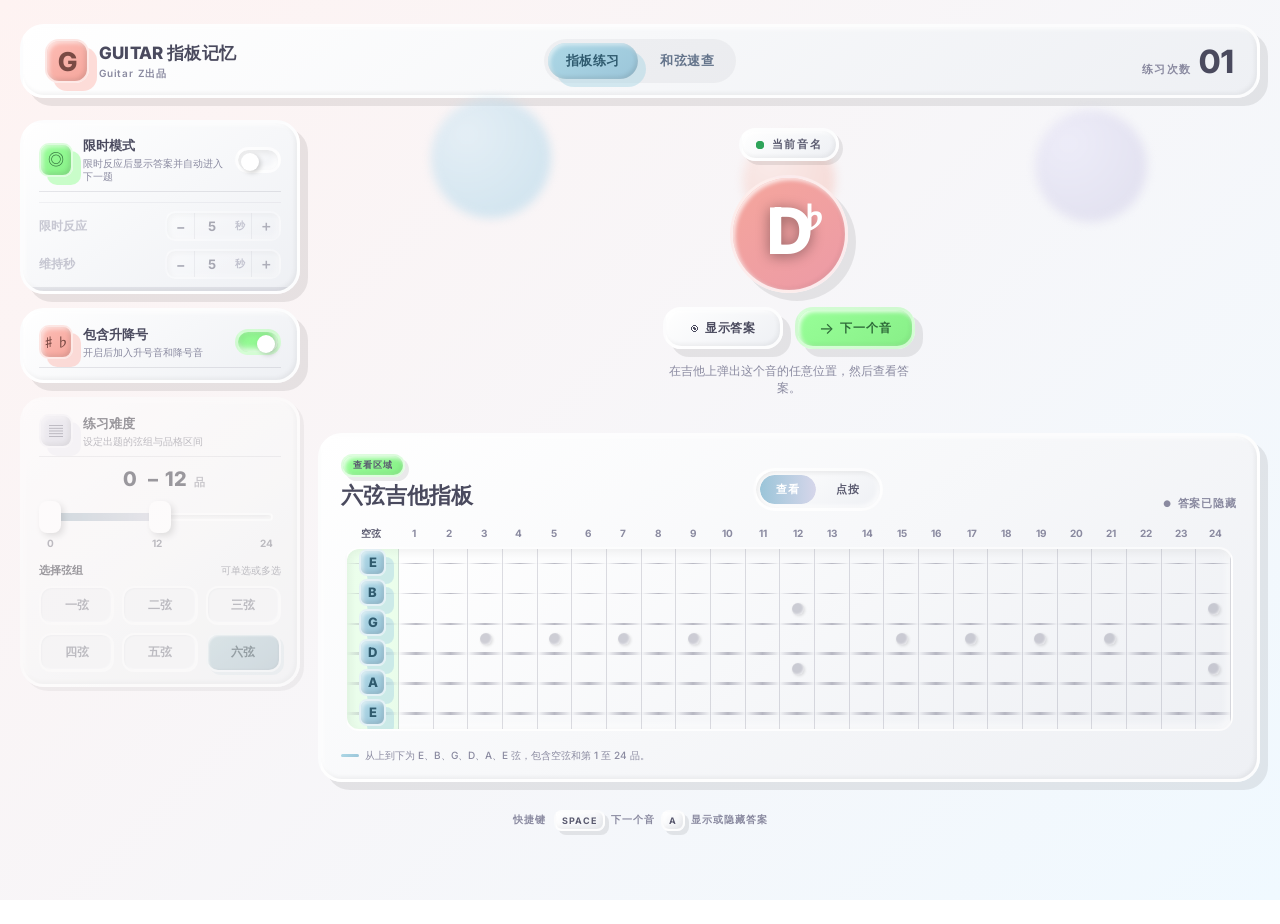
==== index.html @ 05d3dcaa "文案：自动模式→限时模式，显示秒→限时反应" ====
<!doctype html>
<html lang="zh-CN">
  <head>
    <meta charset="UTF-8" />
    <meta name="viewport" content="width=device-width, initial-scale=1.0" />
    <meta name="theme-color" content="#fef3f2" />
    <title>GUITAR 指板记忆</title>
    <link rel="icon" href="data:image/svg+xml,%3Csvg xmlns='http://www.w3.org/2000/svg' viewBox='0 0 32 32'%3E%3Crect x='1' y='1' width='30' height='30' rx='7' fill='%23fef3f2' stroke='%23cdd3e0' stroke-width='2'/%3E%3Ctext x='16' y='23' text-anchor='middle' font-family='Arial' font-weight='bold' font-size='20' fill='%23f5a69c'%3EG%3C/text%3E%3C/svg%3E" />
    <link rel="preconnect" href="https://fonts.googleapis.com" />
    <link rel="preconnect" href="https://fonts.gstatic.com" crossorigin />
    <link href="https://fonts.googleapis.com/css2?family=Inter:wght@300;400;500;600;700;800&display=swap" rel="stylesheet" />
    <link rel="stylesheet" href="styles.css?v=19" />
  </head>
  <body>
    <main class="app-shell">
      <header class="topbar reveal fade-in">
        <a class="brand" href="#" aria-label="回到页面顶部">
          <span class="brand-mark" aria-hidden="true">G</span>
          <span>
            <strong>GUITAR 指板记忆</strong>
            <small>Guitar Z出品</small>
          </span>
        </a>
        <nav class="tool-nav tabs" aria-label="工具导航">
          <a class="tool-tab active" href="index.html" aria-current="page">指板练习</a>
          <a class="tool-tab" href="chords.html">和弦速查</a>
        </nav>
        <div class="round-count" aria-live="polite">
          <span>练习次数</span>
          <strong id="roundCount">01</strong>
        </div>
      </header>

      <!-- 方案三：桌面左右分栏 —— 左：练习设置侧栏；右：音名 + 指板 -->
      <div class="layout-split">
        <aside class="sidebar-controls reveal" aria-label="练习设置">
          <article class="control-card brutal-shadow reveal stagger-1" id="autoRevealCard">
            <div class="control-title-row">
              <div class="control-icon" aria-hidden="true">◎</div>
              <div>
                <h2>限时模式</h2>
                <p>限时反应后显示答案并自动进入下一题</p>
              </div>
              <label class="switch">
                <input id="autoRevealToggle" type="checkbox" />
                <span class="switch-track"><span class="switch-thumb"></span></span>
                <span class="sr-only">开启限时模式</span>
              </label>
            </div>
            <div class="setting-row" id="autoRevealSetting">
              <div class="speed-line">
                <label for="autoRevealAtSeconds">限时反应</label>
                <div class="number-field">
                  <button type="button" data-step-target="autoRevealAtSeconds" data-step="-1" aria-label="减少限时反应秒数">−</button>
                  <input id="autoRevealAtSeconds" type="number" value="5" min="1" max="60" step="1" inputmode="numeric" aria-label="限时反应秒数" />
                  <span>秒</span>
                  <button type="button" data-step-target="autoRevealAtSeconds" data-step="1" aria-label="增加限时反应秒数">＋</button>
                </div>
              </div>
              <div class="speed-line">
                <label for="autoRevealHoldSeconds">维持秒</label>
                <div class="number-field">
                  <button type="button" data-step-target="autoRevealHoldSeconds" data-step="-1" aria-label="减少维持秒数">−</button>
                  <input id="autoRevealHoldSeconds" type="number" value="5" min="1" max="60" step="1" inputmode="numeric" aria-label="答案维持秒数" />
                  <span>秒</span>
                  <button type="button" data-step-target="autoRevealHoldSeconds" data-step="1" aria-label="增加维持秒数">＋</button>
                </div>
              </div>
            </div>
            <div class="timer-track" aria-hidden="true"><span id="revealProgress"></span></div>
          </article>

          <article class="control-card accidental-card brutal-shadow reveal stagger-1" id="accidentalsCard">
            <div class="control-title-row">
              <div class="control-icon" aria-hidden="true">♯♭</div>
              <div>
                <h2>包含升降号</h2>
                <p>开启后加入升号音和降号音</p>
              </div>
              <label class="switch">
                <input id="accidentalsToggle" type="checkbox" checked />
                <span class="switch-track"><span class="switch-thumb"></span></span>
                <span class="sr-only">题库包含升降号</span>
              </label>
            </div>
          </article>

          <article class="control-card difficulty-card brutal-shadow reveal stagger-2" id="difficultyCard">
            <div class="control-title-row">
              <div class="control-icon" aria-hidden="true">▤</div>
              <div>
                <h2>练习难度</h2>
                <p>设定出题的弦组与品格区间</p>
              </div>
            </div>
            <div class="fret-range-slider" role="group" aria-label="品格范围选择">
              <div class="range-values" aria-live="polite">
                <span id="fretRangeMin">0</span>
                <span>–</span>
                <span id="fretRangeMax">12</span>
                <span>品</span>
              </div>
              <div class="range-track-wrap">
                <div class="range-track-bg"></div>
                <div class="range-track-fill" id="fretRangeFill"></div>
                <input type="range" id="fretRangeMinInput" min="0" max="24" value="0" step="1" aria-label="起始品格" />
                <input type="range" id="fretRangeMaxInput" min="0" max="24" value="12" step="1" aria-label="结束品格" />
              </div>
              <div class="range-labels">
                <span>0</span>
                <span>12</span>
                <span>24</span>
              </div>
            </div>

            <div class="string-select-block">
              <div class="string-select-head">
                <span class="string-select-label">选择弦组</span>
                <span class="string-select-hint">可单选或多选</span>
              </div>
              <div class="string-buttons" id="stringButtons" role="group" aria-label="弦组选择">
                <button type="button" class="string-btn" data-string="1">一弦</button>
                <button type="button" class="string-btn" data-string="2">二弦</button>
                <button type="button" class="string-btn" data-string="3">三弦</button>
                <button type="button" class="string-btn" data-string="4">四弦</button>
                <button type="button" class="string-btn" data-string="5">五弦</button>
                <button type="button" class="string-btn" data-string="6">六弦</button>
              </div>
            </div>
          </article>
        </aside>

        <div class="main-column">
          <section class="hero" aria-labelledby="current-note-label">
            <div class="hero-orbs" aria-hidden="true">
              <span class="orb orb-1"></span>
              <span class="orb orb-2"></span>
              <span class="orb orb-3"></span>
            </div>
            <div class="eyebrow reveal fade-in stagger-1" id="current-note-label">
              <span class="pulse-dot"></span>
              当前音名
            </div>

            <div class="note-column reveal scale-in stagger-2">
              <div class="note-stage">
                <div class="note-card brutal-shadow-lg" aria-live="assertive">
                  <span id="currentNote">C</span>
                </div>
              </div>
              <div class="note-actions">
                <button class="side-action reveal-action brutal-shadow brutal-shadow-hover" id="revealButton" type="button">
                  <span class="action-icon" aria-hidden="true">◉</span>
                  <span>显示答案</span>
                </button>
                <button class="side-action next-action brutal-shadow brutal-shadow-hover" id="nextButton" type="button">
                  <span class="action-icon" aria-hidden="true">→</span>
                  <span>下一个音</span>
                </button>
              </div>
              <p class="instruction" id="instruction">在吉他上弹出这个音的任意位置，然后查看答案。</p>
            </div>
          </section>

          <section class="fretboard-section brutal-shadow reveal" aria-labelledby="fretboard-title">
            <div class="section-heading">
              <div>
                <p class="section-kicker" id="sectionKicker">查看区域</p>
                <h1 id="fretboard-title">六弦吉他指板</h1>
              </div>

              <div class="mode-tabs" role="tablist" aria-label="模式切换（查看 / 点按）">
                <button class="mode-tab active" id="browseModeTab" type="button" role="tab" aria-selected="true" data-mode="browse">查看</button>
                <button class="mode-tab" id="practiceModeTab" type="button" role="tab" aria-selected="false" data-mode="practice">点按</button>
              </div>

              <div class="answer-status" id="answerStatus">
                <span aria-hidden="true">●</span>
                <span>答案已隐藏</span>
              </div>
            </div>

            <div class="practice-stats brutal-shadow" id="practiceStats" hidden>
              <div class="stat-item"><span>本题进度</span><strong id="statProgress">0 / 0</strong></div>
              <div class="stat-item"><span>首答正确</span><strong id="statCorrect">0</strong></div>
              <div class="stat-item"><span>答错题数</span><strong id="statWrong">0</strong></div>
              <div class="stat-item"><span>正确率</span><strong id="statAccuracy">—</strong></div>
              <div class="stat-item stat-best"><span>该难度最佳</span><strong id="statBest">—</strong></div>
            </div>

            <div class="fretboard-scroll" id="fretboardScroll" tabindex="0" aria-label="六弦吉他指板，可横向滚动">
              <div class="fretboard-wrap">
                <div class="fret-numbers" id="fretNumbers"></div>
                <div class="fretboard" id="fretboard"></div>
              </div>
            </div>
            <p class="fretboard-hint"><span class="hint-line"></span> 从上到下为 E、B、G、D、A、E 弦，包含空弦和第 1 至 24 品。</p>
          </section>
        </div>
      </div>

      <footer class="reveal fade-in">
        <span>快捷键</span>
        <kbd>Space</kbd> 下一个音
        <kbd>A</kbd> 显示或隐藏答案
      </footer>
    </main>

    <div class="summary-overlay" id="summaryOverlay" hidden>
      <div class="summary-card brutal-shadow-lg" role="dialog" aria-modal="true" aria-labelledby="summaryTitle">
        <p class="section-kicker">本轮成绩</p>
        <h2 id="summaryTitle">本轮完成</h2>
        <p class="summary-sub" id="summarySub">本轮练习题已全部完成</p>
        <div class="summary-grid">
          <div><span>本轮题数</span><strong id="summaryTotal">0</strong></div>
          <div><span>首答正确</span><strong id="summaryCorrect">0</strong></div>
          <div><span>正确率</span><strong id="summaryAccuracy">0%</strong></div>
          <div><span>用时</span><strong id="summaryTime">0:00</strong></div>
          <div><span>平均每题</span><strong id="summaryAvg">0.0s</strong></div>
          <div><span>该难度最佳</span><strong id="summaryBest">0%</strong></div>
        </div>
        <button class="summary-again" id="summaryAgain" type="button">再来一轮</button>
      </div>
    </div>

    <script src="app.js?v=15"></script>
    <script>
      // 滚动触发入场动画：进入视口时添加 .in-view（播放一次）
      (function () {
        var nodes = document.querySelectorAll('.reveal');
        var reduce = window.matchMedia('(prefers-reduced-motion: reduce)').matches;
        if (reduce || !('IntersectionObserver' in window)) {
          nodes.forEach(function (el) { el.classList.add('in-view'); });
          return;
        }
        var io = new IntersectionObserver(function (entries) {
          entries.forEach(function (entry) {
            if (entry.isIntersecting) {
              entry.target.classList.add('in-view');
              io.unobserve(entry.target);
            }
          });
        }, { threshold: 0.12, rootMargin: '0px 0px -6% 0px' });
        nodes.forEach(function (el) { io.observe(el); });
      })();
    </script>
  </body>
</html>
---- styles.css ----
/* ============================================================
   Claymorphism — 黏土拟态浅色主题
   配色：浅桃→浅蓝页面渐变 + 白→浅灰中性黏土卡片 + 四色柔和彩色黏土
        （柔桃 / 宝宝蓝 / 薄荷 / 丁香）
   语言：双重阴影（外投影 + 内高光/内阴影）+ 大圆角 + 3px 白边
   交互：按钮 hover 上浮、active 下压（沿用 .clay-btn 逻辑）
   注：所有 class 名与 app.js 保持一致，仅重定义视觉层；
       布局 grid/flex、JS 状态类、@keyframes、媒体查询、reduced-motion
       全部原样保留。
   ============================================================ */

:root {
  color-scheme: light;

  /* 页面背景：浅桃 → 浅蓝，非常淡 */
  --bg: linear-gradient(135deg, #fef3f2 0%, #f0f9ff 100%);

  /* 中性黏土（卡片 / 导航栏基础） */
  --surface: linear-gradient(145deg, #ffffff, #eef0f4);

  /* 四种柔和低饱和彩色黏土 */
  --surface-pink: linear-gradient(145deg, #FDBCB4, #f5a69c);
  --surface-blue: linear-gradient(145deg, #ADD8E6, #9bc5d9);
  --surface-mint: linear-gradient(145deg, #98FF98, #88ef88);
  --surface-lilac: linear-gradient(145deg, #E6E6FA, #d6d6ea);

  --clay-border: 3px solid rgba(255, 255, 255, 0.8);
  --clay-border-sm: 2px solid rgba(255, 255, 255, 0.7);

  /* 中性黏土双重阴影 */
  --shadow-clay:
    8px 8px 0 rgba(0, 0, 0, 0.08),
    inset -2px -2px 4px rgba(0, 0, 0, 0.05),
    inset 2px 2px 4px rgba(255, 255, 255, 0.8);
  /* hover 上浮时更大的外投影 */
  --shadow-clay-lift:
    10px 10px 0 rgba(0, 0, 0, 0.08),
    inset -2px -2px 4px rgba(0, 0, 0, 0.05),
    inset 2px 2px 4px rgba(255, 255, 255, 0.8);
  /* active 下压时更小的外投影 */
  --shadow-clay-sm:
    4px 4px 0 rgba(0, 0, 0, 0.08),
    inset -2px -2px 4px rgba(0, 0, 0, 0.05),
    inset 2px 2px 4px rgba(255, 255, 255, 0.8);

  /* 彩色黏土阴影 */
  --shadow-clay-pink:
    8px 8px 0 rgba(253, 188, 180, 0.5),
    inset -2px -2px 4px rgba(0, 0, 0, 0.1),
    inset 2px 2px 4px rgba(255, 255, 255, 0.6);
  --shadow-clay-blue:
    8px 8px 0 rgba(173, 216, 230, 0.5),
    inset -2px -2px 4px rgba(0, 0, 0, 0.1),
    inset 2px 2px 4px rgba(255, 255, 255, 0.6);
  --shadow-clay-mint:
    8px 8px 0 rgba(152, 255, 152, 0.5),
    inset -2px -2px 4px rgba(0, 0, 0, 0.1),
    inset 2px 2px 4px rgba(255, 255, 255, 0.6);
  --shadow-clay-lilac:
    8px 8px 0 rgba(230, 230, 250, 0.5),
    inset -2px -2px 4px rgba(0, 0, 0, 0.1),
    inset 2px 2px 4px rgba(255, 255, 255, 0.6);

  /* 文字（深灰，绝不用白字） */
  --text: #4a4a5e;
  --text-2: #5b5b70;
  --text-3: #8a8aa0;

  /* 强调色（中饱和，保证浅底可读） */
  --blue: #6fa8c4;
  --blue-400: #4f8fb0;
  --purple: #a855f7;
  --purple-400: #8b3fd1;
  --pink: #f5a69c;
  --green: #2fa45a;

  --radius-card: 24px;
  --radius-btn: 18px;
  --radius-pill: 999px;

  --font: "Inter", "PingFang SC", "Microsoft YaHei", "Hiragino Sans GB", sans-serif;
}

* { box-sizing: border-box; }

html { scroll-behavior: smooth; }

body {
  margin: 0;
  min-width: 320px;
  max-width: 100%;
  overflow-x: hidden;
  min-height: 100vh;
  color: var(--text-2);
  background: var(--bg);
  background-attachment: fixed;
  font-family: var(--font);
  font-weight: 500;
  -webkit-font-smoothing: antialiased;
  text-rendering: optimizeLegibility;
}

button, input, select { font: inherit; }
button { color: inherit; cursor: pointer; }
[hidden] { display: none !important; }

.sr-only {
  position: absolute; width: 1px; height: 1px; padding: 0; margin: -1px;
  overflow: hidden; clip: rect(0, 0, 0, 0); white-space: nowrap; border: 0;
}

/* ---- 原 Neubrutalism 工具类：重定义为黏土阴影（保留类名） ---- */
.brutal-shadow { box-shadow: var(--shadow-clay); }
.brutal-shadow-lg { box-shadow: var(--shadow-clay); }
.brutal-shadow-hover { transition: transform .25s ease, box-shadow .25s ease; }

.app-shell {
  position: relative;
  width: min(1240px, calc(100% - 40px));
  margin: 24px auto 0;
  padding-bottom: 16px;
}

/* ===================== 桌面左右分栏布局（方案三） ===================== */
/* 左：练习设置侧栏（粘性、垂直堆叠）；右：当前音名 + 指板主区 */
.layout-split {
  display: grid;
  grid-template-columns: minmax(248px, 280px) minmax(0, 1fr);
  gap: 18px;
  align-items: start;
}

.sidebar-controls {
  display: grid;
  gap: 14px;
  align-self: start;
  position: sticky;
  top: 16px;
}

.main-column {
  display: flex;
  flex-direction: column;
  gap: 18px;
  min-width: 0; /* 允许内部指板横向滚动时正确收缩 */
}

/* ===================== 顶栏 ===================== */
.topbar {
  display: grid;
  grid-template-columns: 1fr auto 1fr;
  align-items: center;
  gap: 8px;
  min-height: 54px;
  padding: 9px 16px;
  margin-bottom: 18px;
  background: var(--surface);
  border: var(--clay-border);
  border-radius: var(--radius-card);
  box-shadow: var(--shadow-clay);
}
.brand { justify-self: start; }
.tool-nav { justify-self: center; }
.round-count { justify-self: end; }

.brand {
  display: flex;
  gap: 10px;
  align-items: center;
  color: var(--text);
  text-decoration: none;
}

.brand-mark {
  display: grid;
  width: 36px;
  height: 36px;
  place-items: center;
  color: #7a4a44; /* 深色同色系，保证可读 */
  background: var(--surface-pink);
  border: var(--clay-border-sm);
  border-radius: 12px;
  font-family: var(--font);
  font-size: 20px;
  font-weight: 800;
  box-shadow: var(--shadow-clay-pink);
}

.brand strong, .brand small { display: block; }
.brand strong {
  font-size: 14px;
  font-weight: 800;
  letter-spacing: 0.01em;
  color: var(--text);
}
.brand small { margin-top: 2px; font-size: 9px; font-weight: 600; color: var(--text-3); letter-spacing: 0.08em; }

.round-count {
  display: flex; align-items: baseline; gap: 8px;
  font-size: 11px; font-weight: 700; text-transform: uppercase; letter-spacing: 0.1em;
  color: var(--text-3);
}
.round-count strong { font-family: var(--font); font-size: 24px; font-weight: 800; color: var(--text); }

/* 顶栏工具导航（与其他工具页互链） */
.tool-nav { display: flex; align-items: center; margin-right: 4px; }
.tool-link {
  display: inline-flex;
  align-items: center;
  gap: 6px;
  padding: 8px 14px;
  color: #2f5a6e;
  background: var(--surface-blue);
  border: var(--clay-border-sm);
  border-radius: var(--radius-pill);
  font-size: 11px;
  font-weight: 700;
  letter-spacing: 0.04em;
  text-decoration: none;
  box-shadow: var(--shadow-clay-blue);
  transition: transform .2s ease, box-shadow .2s ease, filter .2s ease;
}
.tool-link:hover { transform: translateY(-2px); filter: brightness(1.05); }
.tool-link:active { transform: translateY(1px); }
.tool-link:focus-visible { outline: 3px solid var(--purple-400); outline-offset: 2px; }

/* 顶栏双 Tab 切换器（指板练习 ↔ 和弦速查） */
.tool-nav.tabs {
  gap: 4px;
  padding: 4px;
  margin-right: 0;
  background: rgba(15, 23, 42, 0.04);
  border-radius: var(--radius-pill);
}
.tool-tab {
  display: inline-flex;
  align-items: center;
  justify-content: center;
  padding: 7px 16px;
  border-radius: var(--radius-pill);
  font-size: 12px;
  font-weight: 700;
  letter-spacing: 0.04em;
  color: #64748b;
  text-decoration: none;
  white-space: nowrap;
  transition: transform .2s ease, box-shadow .2s ease, filter .2s ease, background .2s ease, color .2s ease;
}
.tool-tab:hover { color: #2f5a6e; }
.tool-tab.active {
  color: #2f5a6e;
  background: var(--surface-blue);
  box-shadow: var(--shadow-clay-blue);
}
.tool-tab.active:hover { filter: brightness(1.05); }
.tool-tab:active { transform: translateY(1px); }
.tool-tab:focus-visible { outline: 3px solid var(--purple-400); outline-offset: 2px; }

/* 桌面大屏：放大标题栏，让顶部视觉更有分量，同时进一步压缩旧空白 */
@media (min-width: 1041px) {
  .topbar { min-height: 72px; padding: 12px 22px; margin-bottom: 22px; }
  .brand-mark { width: 44px; height: 44px; font-size: 26px; border-radius: 14px; }
  .brand strong { font-size: 17px; }
  .brand small { font-size: 10px; }
  .round-count strong { font-size: 32px; }
  .tool-link { padding: 9px 16px; font-size: 12px; }
  .tool-tab { padding: 9px 18px; font-size: 13px; }
}

/* ===================== Hero ===================== */
.hero {
  position: relative;
  padding: 8px 0 18px;
  text-align: center;
  overflow: visible;
}

/* 浮动柔光黏土球（视差感） */
.hero-orbs {
  position: absolute;
  left: 0; right: 0; top: -30px;
  height: 320px;
  pointer-events: none;
  z-index: 0;
}
.orb {
  position: absolute;
  border-radius: 50%;
  filter: blur(5px);
  opacity: 0.5;
  will-change: transform;
}
.orb-1 {
  width: 120px; height: 120px; left: 12%; top: 8px;
  background: radial-gradient(circle at 30% 30%, #cfe8f5, #aed6ea 70%);
  animation: float 6s ease-in-out infinite;
}
.orb-2 {
  width: 92px; height: 92px; left: 50%; margin-left: -46px; top: 44px;
  background: radial-gradient(circle at 30% 30%, #fbe0db, #f5c4bb 70%);
  animation: float 7s ease-in-out infinite 0.6s;
}
.orb-3 {
  width: 112px; height: 112px; right: 12%; top: 20px;
  background: radial-gradient(circle at 30% 30%, #e4e2f7, #d2cfe9 70%);
  animation: float 6.5s ease-in-out infinite 1.2s;
}

.eyebrow {
  position: relative;
  z-index: 1;
  display: inline-flex;
  align-items: center;
  gap: 8px;
  margin-bottom: 14px;
  padding: 6px 14px;
  color: var(--text-2);
  background: var(--surface);
  border: var(--clay-border);
  border-radius: var(--radius-pill);
  box-shadow: var(--shadow-clay-sm);
  font-size: 11px;
  font-weight: 700;
  letter-spacing: 0.14em;
  text-transform: uppercase;
}

.pulse-dot {
  display: inline-block;
  width: 8px; height: 8px;
  border-radius: 50%;
  background: var(--green);
  position: relative;
}
.pulse-dot::after {
  content: "";
  position: absolute;
  inset: 0;
  border-radius: 50%;
  background: var(--green);
  animation: pulse-ring 1.6s ease-out infinite;
}

/* ===================== 控制卡片（侧栏内） ===================== */
/* 注：原 .main-stage / .stage-controls 三栏布局已重构为 .layout-split 左右分栏，
   本区块仅保留 .control-card 及其子元素的视觉与交互规则。 */

/* ---- 控制卡片：中性黏土 + 悬停上浮 ---- */
.control-card {
  position: relative;
  padding: 14px 16px 12px;
  overflow: hidden;
  background: var(--surface);
  border: var(--clay-border);
  border-radius: var(--radius-card);
  box-shadow: var(--shadow-clay);
  display: flex;
  flex-direction: column;
  transition: opacity .7s ease, transform .7s ease, translate .3s ease,
              box-shadow .3s ease, border-color .3s ease;
}
.control-card:hover {
  translate: 0 -6px;
  box-shadow: var(--shadow-clay-lift);
  border-color: rgba(255, 255, 255, 0.95);
}
.control-card.disabled {
  opacity: 0.55 !important;
  pointer-events: none;
  filter: grayscale(0.55);
  cursor: not-allowed;
  box-shadow: var(--shadow-clay-sm);
  transition: opacity .7s ease, filter .3s ease, box-shadow .3s ease, border-color .3s ease;
}
/* 练习模式下高亮难度卡片，标识其当前可操作 */
.control-card.highlight {
  border-color: rgba(178, 162, 222, 0.95);
  box-shadow: var(--shadow-clay-lilac), 0 0 0 3px rgba(230, 230, 250, 0.7);
}
.control-card.highlight:hover {
  border-color: rgba(178, 162, 222, 0.95);
  box-shadow: var(--shadow-clay-lilac), 0 0 0 3px rgba(230, 230, 250, 0.7);
}

.control-title-row {
  display: grid;
  grid-template-columns: 34px 1fr auto;
  gap: 10px;
  align-items: center;
  padding-bottom: 8px;
  border-bottom: 1px solid rgba(120, 120, 140, 0.18);
}
.control-icon {
  display: grid;
  width: 34px; height: 34px;
  place-items: center;
  color: #2f5a6e;
  background: var(--surface-blue);
  border: var(--clay-border-sm);
  border-radius: 10px;
  font-size: 16px;
  box-shadow: var(--shadow-clay-blue);
}
.accidental-card .control-icon,
.difficulty-card .control-icon { font-size: 14px; }
/* 自动模式 = 薄荷；升降号 = 桃；难度 = 丁香 */
#autoRevealCard .control-icon { background: var(--surface-mint); color: #2f6b3a; box-shadow: var(--shadow-clay-mint); }
.accidental-card .control-icon { background: var(--surface-pink); color: #7a4a44; box-shadow: var(--shadow-clay-pink); }
.difficulty-card .control-icon { background: var(--surface-lilac); color: #4a4a6e; box-shadow: var(--shadow-clay-lilac); }

.control-card h2 { margin: 0 0 2px; font-size: 13px; font-weight: 700; color: var(--text); }
.control-card p { margin: 0; font-size: 10px; font-weight: 500; color: var(--text-3); line-height: 1.3; }

.switch { position: relative; cursor: pointer; }
.switch input { position: absolute; opacity: 0; pointer-events: none; }
.switch-track {
  display: block; width: 46px; height: 26px; padding: 3px;
  background: var(--surface); border: var(--clay-border); border-radius: var(--radius-pill);
  box-shadow: inset 3px 3px 6px rgba(0, 0, 0, 0.08), inset -3px -3px 6px rgba(255, 255, 255, 0.9);
  transition: background .2s ease, border-color .2s ease;
}
.switch-thumb {
  display: block; width: 18px; height: 18px; background: #ffffff;
  border-radius: 50%; transition: transform .2s ease, background .2s ease;
  box-shadow: 2px 2px 5px rgba(0, 0, 0, 0.18);
}
.switch input:checked + .switch-track { background: var(--surface-mint); border-color: rgba(255, 255, 255, 0.6); }
.switch input:checked + .switch-track .switch-thumb { transform: translateX(16px); background: #ffffff; }
.switch input:focus-visible + .switch-track { outline: 3px solid var(--purple-400); outline-offset: 2px; }

.setting-row {
  display: flex; align-items: center; justify-content: space-between;
  margin-top: 10px; padding-top: 8px;
  border-top: 1px solid rgba(120, 120, 140, 0.18);
  font-size: 12px; font-weight: 700; color: var(--text-3);
  opacity: 0.45; pointer-events: none; transition: opacity .2s ease;
}
.setting-row.enabled { opacity: 1; pointer-events: auto; }
.setting-row > span:first-child,
.setting-row > label { font-size: 10px; font-weight: 700; text-transform: uppercase; letter-spacing: 0.08em; opacity: 0.85; }

.number-field {
  display: flex; height: 30px; align-items: center;
  color: var(--text); background: var(--surface);
  border: var(--clay-border-sm); border-radius: 10px;
  box-shadow: inset 2px 2px 5px rgba(0, 0, 0, 0.07), inset -2px -2px 5px rgba(255, 255, 255, 0.8);
}
.number-field button {
  width: 28px; height: 100%; padding: 0; background: transparent; border: 0;
  border-right: 1px solid rgba(120, 120, 140, 0.2); color: var(--text-2);
  font-weight: 700; font-size: 14px; cursor: pointer;
  transition: background .15s ease, color .15s ease;
}
.number-field button:hover { background: rgba(155, 197, 217, 0.35); color: var(--text); }
.number-field button:last-child { border-right: 0; border-left: 1px solid rgba(120, 120, 140, 0.2); }
.number-field input {
  width: 34px; padding: 0; text-align: center; background: transparent; border: 0; outline: 0;
  color: var(--text); font-weight: 700; font-size: 13px; appearance: textfield;
}
.number-field input::-webkit-inner-spin-button { display: none; }
.number-field span { padding: 0 6px; font-size: 10px; font-weight: 700; color: var(--text-3); }
.speed-fields { display: flex; align-items: center; gap: 6px; flex-wrap: wrap; }
.equals { font-size: 14px; font-weight: 700; color: var(--text-3); }
.speed-line { display: flex; align-items: center; justify-content: space-between; gap: 8px; width: 100%; }
.setting-row#autoRevealSetting { flex-direction: column; align-items: stretch; gap: 8px; }

.timer-track { position: absolute; right: 0; bottom: 0; left: 0; height: 4px; background: rgba(120, 120, 140, 0.14); }
.timer-track span { display: block; width: 0; height: 100%; background: var(--surface-blue); border-radius: 0 4px 4px 0; }


/* 品格区间双滑块 */
.fret-range-slider { margin-top: 10px; }
.string-select-block { margin-top: 14px; }
.string-select-head {
  display: flex; align-items: baseline; justify-content: space-between;
  gap: 8px; margin-bottom: 8px;
}
.string-select-label { font-size: 11px; font-weight: 700; color: var(--text); }
.string-select-hint { font-size: 10px; font-weight: 500; color: var(--text-3); }
.string-buttons { display: grid; grid-template-columns: repeat(3, 1fr); gap: 8px; }
.string-btn {
  appearance: none; -webkit-appearance: none;
  border: 2px solid rgba(255, 255, 255, 0.7);
  border-radius: 12px; padding: 9px 0; font-family: var(--font);
  font-size: 12px; font-weight: 600; cursor: pointer; color: var(--text-3);
  background: #f1f3f8;
  box-shadow: inset 1px 1px 2px rgba(0, 0, 0, 0.04), inset -1px -1px 2px rgba(255, 255, 255, 0.85);
  transition: transform .15s ease, box-shadow .2s ease, background .2s ease, color .2s ease;
}
.string-btn:hover { transform: translateY(-2px); }
.string-btn:active { transform: translateY(1px); }
.string-btn.active {
  color: #2f5a6e; font-weight: 700;
  background: linear-gradient(145deg, #ADD8E6, #9bc5d9);
  border-color: rgba(255, 255, 255, 0.8);
  box-shadow: 3px 3px 0 rgba(173, 216, 230, 0.35), inset -1px -1px 2px rgba(0, 0, 0, 0.06), inset 1px 1px 2px rgba(255, 255, 255, 0.6);
}
.string-btn:focus-visible { outline: 3px solid var(--purple-400); outline-offset: 2px; }
.range-values {
  display: flex; align-items: baseline; justify-content: center; gap: 4px; margin-bottom: 10px;
  font-size: 20px; font-weight: 800; color: var(--text);
}
.range-values span:nth-child(1),
.range-values span:nth-child(3) { display: inline-block; min-width: 28px; text-align: center; }
.range-values span:nth-child(4) { font-size: 11px; font-weight: 700; opacity: 0.8; color: var(--text-3); }

.range-track-wrap { position: relative; height: 32px; margin: 0 8px; }
.range-track-bg,
.range-track-fill {
  position: absolute; top: 50%; left: 0; right: 0; height: 8px; margin-top: -4px;
  background: var(--surface); border: 2px solid rgba(255, 255, 255, 0.85); border-radius: var(--radius-pill);
  box-shadow: inset 2px 2px 4px rgba(0, 0, 0, 0.07), inset -2px -2px 4px rgba(255, 255, 255, 0.8);
}
.range-track-fill { right: auto; background: linear-gradient(90deg, #9bc5d9, #d6d6ea); border: 0; box-shadow: none; }

.range-track-wrap input[type="range"] {
  position: absolute; top: 0; left: -8px; width: calc(100% + 16px); height: 100%;
  margin: 0; padding: 0; background: transparent;
  -webkit-appearance: none; appearance: none; pointer-events: none;
}
.range-track-wrap input[type="range"]::-webkit-slider-runnable-track { height: 8px; background: transparent; }
.range-track-wrap input[type="range"]::-moz-range-track { height: 8px; background: transparent; }
.range-track-wrap input[type="range"]::-webkit-slider-thumb {
  position: relative; z-index: 2; width: 22px; height: 32px; margin-top: -12px;
  background: #ffffff; border: 2px solid rgba(255, 255, 255, 0.9); border-radius: 8px;
  box-shadow: 3px 3px 6px rgba(0, 0, 0, 0.18);
  cursor: pointer; pointer-events: auto; -webkit-appearance: none; appearance: none;
  transition: transform .12s ease;
}
.range-track-wrap input[type="range"]::-moz-range-thumb {
  width: 22px; height: 32px; background: #ffffff; border: 2px solid rgba(255, 255, 255, 0.9); border-radius: 8px;
  box-shadow: 3px 3px 6px rgba(0, 0, 0, 0.18); cursor: pointer; pointer-events: auto;
}
.range-track-wrap input[type="range"]:active::-webkit-slider-thumb { transform: scale(1.12); }
.range-track-wrap input[type="range"]:focus-visible::-webkit-slider-thumb { outline: 3px solid var(--purple-400); outline-offset: 2px; }
.range-track-wrap input[type="range"]:focus-visible::-moz-range-thumb { outline: 3px solid var(--purple-400); outline-offset: 2px; }

.range-labels { display: flex; justify-content: space-between; margin-top: 4px; padding: 0 8px; font-size: 10px; font-weight: 700; color: var(--text-3); }

/* ===================== 中央音名列 ===================== */
.note-column {
  display: flex;
  flex-direction: column;
  align-items: center;
  justify-content: center;
  align-self: center;
  text-align: center;
  gap: 14px;
  width: fit-content;
  margin: 0 auto;
  position: relative;
  z-index: 1;
}

.note-stage { display: flex; justify-content: center; align-items: center; }

.note-card {
  position: relative;
  display: grid;
  width: 118px;
  height: 118px;
  place-items: center;
  color: #fff;
  background: linear-gradient(145deg, #9bc5e8, #b9a7e0);
  border: var(--clay-border);
  border-radius: 50%;
  box-shadow: var(--shadow-clay);
  transition: transform .3s ease, box-shadow .3s ease;
}
.note-card:hover {
  transform: translateY(-6px) scale(1.03);
  box-shadow: var(--shadow-clay-lift);
}
.note-card span {
  display: block;
  position: relative;
  width: 100%;
  text-align: center;
  font-family: var(--font);
  font-size: 64px;
  line-height: 1;
  font-weight: 800;
  transform: translateY(-3px);
  text-shadow: 0 2px 14px rgba(0, 0, 0, 0.4);
}
/* 升降号作为右上角小标 */
.note-card .note-accidental {
  position: absolute;
  left: 58%;
  top: 10%;
  display: inline-block;
  width: auto;
  font-size: 0.5em;
  line-height: 1;
  font-weight: 800;
  pointer-events: none;
  white-space: nowrap;
  text-shadow: none;
}
.note-card.accidental { background: linear-gradient(145deg, #f5a69c, #ec9aa6); }
.note-card.pop span { animation: note-pop 320ms ease; }
@keyframes note-pop {
  0% { opacity: 0; transform: scale(0.65) rotate(-8deg); }
  100% { opacity: 1; transform: scale(1) rotate(0) translateY(-3px); }
}

.note-actions { display: flex; gap: 12px; justify-content: center; }

/* 按钮：黏土凸起 + hover 上浮 / active 下压 */
.side-action {
  position: relative;
  overflow: hidden;
  display: inline-flex;
  width: 120px;
  min-height: 42px;
  align-items: center;
  justify-content: center;
  gap: 6px;
  border: var(--clay-border);
  border-radius: var(--radius-btn);
  background: var(--surface);
  color: var(--text);
  font-size: 12px;
  font-weight: 700;
  text-transform: uppercase;
  letter-spacing: 0.06em;
  box-shadow: var(--shadow-clay);
  transition: transform .25s ease, box-shadow .25s ease, border-color .25s ease, color .25s ease;
}
.side-action > * { position: relative; z-index: 1; }
.side-action::after {
  content: "";
  position: absolute;
  inset: 0;
  border-radius: inherit;
  background: transparent;
  transform: scale(0);
  opacity: 0;
  transition: transform .4s ease, opacity .35s ease;
  z-index: 0;
}
.side-action:hover {
  transform: translateY(-2px);
  box-shadow: var(--shadow-clay-lift);
  border-color: rgba(255, 255, 255, 0.95);
  color: var(--text);
}
.side-action:hover::after { transform: scale(1); opacity: 1; }
.side-action:active { transform: translateY(2px); box-shadow: var(--shadow-clay-sm); }
.side-action:focus-visible { outline: 3px solid var(--purple-400); outline-offset: 2px; }

.next-action { background: var(--surface-mint); border-color: rgba(255, 255, 255, 0.6); color: #2f6b3a; }
.next-action::after { background: transparent; }

.action-icon { font-size: 16px; font-weight: 400; }
.instruction { margin: 0; font-size: 12px; font-weight: 500; max-width: 240px; line-height: 1.4; color: var(--text-3); }

/* ===================== 指板区 ===================== */
.fretboard-section {
  position: relative;
  padding: 16px 20px 16px;
  background: var(--surface);
  border: var(--clay-border);
  border-radius: 24px;
  box-shadow: var(--shadow-clay);
}

.section-heading { display: flex; align-items: flex-end; justify-content: space-between; gap: 12px; margin-bottom: 12px; flex-wrap: wrap; }
.section-kicker {
  display: inline-block; margin: 0 0 4px; padding: 3px 10px;
  color: var(--text-2); background: var(--surface-mint);
  border: var(--clay-border-sm); border-radius: var(--radius-pill);
  font-size: 9px; font-weight: 700; letter-spacing: 0.12em; text-transform: uppercase;
  box-shadow: var(--shadow-clay-sm);
}
.section-heading h1 {
  margin: 0; font-family: var(--font); font-size: 22px; font-weight: 800;
  color: var(--text);
}

/* 浏览 / 练习 模式切换：border-fill（渐变从左铺满） */
.mode-tabs {
  display: flex; padding: 4px; gap: 4px;
  background: var(--surface); border: var(--clay-border); border-radius: var(--radius-pill);
  box-shadow: inset 2px 2px 5px rgba(0, 0, 0, 0.07), inset -2px -2px 5px rgba(255, 255, 255, 0.8);
}
.mode-tab {
  position: relative;
  overflow: hidden;
  z-index: 0;
  padding: 7px 16px;
  background: transparent;
  border: 0;
  border-radius: var(--radius-pill);
  cursor: pointer;
  font-size: 11px;
  font-weight: 700;
  letter-spacing: 0.08em;
  text-transform: uppercase;
  color: var(--text-2);
  transition: color .3s ease;
}
.mode-tab::before {
  content: "";
  position: absolute;
  inset: 0;
  background: linear-gradient(90deg, #9bc5d9, #d6d6ea);
  border-radius: var(--radius-pill);
  transform: scaleX(0);
  transform-origin: left;
  transition: transform .3s ease;
  z-index: -1;
}
.mode-tab:hover { color: var(--text); }
.mode-tab:hover::before { transform: scaleX(1); }
.mode-tab.active { color: #fff; }
.mode-tab.active::before { transform: scaleX(1); }
.mode-tab:focus-visible { outline: 3px solid var(--purple-400); outline-offset: 2px; }

.answer-status { display: flex; align-items: center; gap: 6px; font-size: 11px; font-weight: 700; text-transform: uppercase; letter-spacing: 0.08em; color: var(--text-3); }
.answer-status > span:first-child { color: var(--text-3); font-size: 9px; }
.answer-status.visible { color: var(--green); }
.answer-status.visible > span:first-child { color: var(--green); }

/* 练习统计栏 */
.practice-stats {
  display: flex; flex-wrap: wrap; align-items: center; gap: 6px;
  margin: -4px 0 12px; padding: 10px 14px;
  background: var(--surface-mint);
  border: var(--clay-border-sm);
  border-radius: 14px;
  box-shadow: var(--shadow-clay-mint);
}
.stat-item { display: flex; align-items: baseline; gap: 5px; padding-right: 8px; border-right: 1px solid rgba(47, 107, 58, 0.25); }
.stat-item:last-child { border-right: 0; }
.stat-item span { font-size: 9px; font-weight: 700; text-transform: uppercase; letter-spacing: 0.08em; color: var(--text-3); }
.stat-item strong { font-family: var(--font); font-size: 15px; font-weight: 800; color: var(--text); }
.stat-item.stat-best strong { color: var(--green); }

.fretboard-scroll {
  overflow-x: auto;
  padding: 4px 4px 12px;
  scrollbar-color: var(--text-3) transparent;
  scrollbar-width: thin;
  -webkit-overflow-scrolling: touch;
}
.fretboard-scroll::-webkit-scrollbar { height: 10px; }
.fretboard-scroll::-webkit-scrollbar-thumb { background: rgba(120, 120, 140, 0.4); border-radius: var(--radius-pill); }
.fretboard-scroll:focus-visible { outline: 3px solid var(--purple-400); outline-offset: 3px; }
.fretboard-wrap { width: 100%; }
.fret-numbers { display: grid; grid-template-columns: clamp(24px, 4.5vw, 52px) repeat(24, minmax(24px, 1fr)); min-width: max-content; }
.fret-numbers { margin-bottom: 6px; font-size: 10px; font-weight: 700; text-align: center; color: var(--text-3); }
.fret-numbers span:first-child { font-weight: 700; color: var(--text-2); }

.fretboard {
  position: relative;
  display: grid;
  grid-template-columns: clamp(24px, 4.5vw, 52px) repeat(24, minmax(24px, 1fr));
  grid-template-rows: repeat(6, 30px);
  overflow: hidden;
  min-width: max-content;
  background: linear-gradient(145deg, #ffffff, #eef0f4);
  border: var(--clay-border-sm);
  border-radius: 14px;
  box-shadow: inset 3px 3px 8px rgba(0, 0, 0, 0.06), inset -3px -3px 8px rgba(255, 255, 255, 0.7);
}

.fret-cell {
  position: relative;
  display: grid;
  place-items: center;
  margin: 0;
  padding: 0;
  background: transparent;
  border: 0;
  border-right: 1px solid rgba(120, 120, 140, 0.25);
  font: inherit;
  color: inherit;
  cursor: default;
  transition: background .25s ease, box-shadow .25s ease;
  /* 微信 web-view 触摸优化：禁止双击缩放、移除点击高亮，提升点按响应 */
  touch-action: manipulation;
  -webkit-tap-highlight-color: transparent;
  -webkit-user-select: none;
  user-select: none;
}
.fretboard.practice .fret-cell { cursor: pointer; }
/* 微信 web-view 中确保可点按格子的 pointer-events 不被父级滚动容器覆盖 */
.fretboard.practice .fret-cell.in-range {
  pointer-events: auto;
  touch-action: manipulation;
}
.fret-cell:focus-visible { outline: 3px solid var(--purple-400); outline-offset: -3px; z-index: 5; }
.fret-cell.open { background: rgba(152, 255, 152, 0.18); }
.fret-cell::after {
  content: "";
  position: absolute;
  z-index: 1;
  width: calc(100% + 2px);
  height: var(--string-size, 3px);
  left: -1px;
  background: linear-gradient(90deg, rgba(120, 120, 140, 0), rgba(120, 120, 140, 0.5), rgba(120, 120, 140, 0));
  pointer-events: none; /* 琴弦线不拦截点击，确保事件落在格子本体 */
}

.string-label {
  position: relative;
  z-index: 3;
  display: grid;
  width: 27px; height: 27px;
  place-items: center;
  color: #2f5a6e;
  background: var(--surface-blue);
  border: var(--clay-border-sm);
  border-radius: 8px;
  font-family: var(--font);
  font-weight: 800;
  font-size: 13px;
  box-shadow: var(--shadow-clay-blue);
  pointer-events: none; /* 弦名标签不拦截点击 */
}

.answer-note {
  position: relative;
  z-index: 4;
  display: grid;
  width: 26px; height: 26px;
  place-items: center;
  color: #2f5a6e;
  background: var(--surface-blue);
  border: var(--clay-border-sm);
  border-radius: 50%;
  box-shadow: var(--shadow-clay-blue);
  font-family: var(--font);
  font-size: 12px;
  font-weight: 800;
  letter-spacing: -0.04em;
  opacity: 0;
  transform: scale(0.5);
  transition: opacity .18s ease, transform .18s ease;
  pointer-events: none; /* 音名圆点不拦截点击，确保事件落在格子本体 */
}
.fretboard.show-answer .answer-note.match { opacity: 1; transform: scale(1); }

/* 练习模式：限定品格区间之外的格子淡化 */
.fret-cell.dimmed { opacity: 0.28; pointer-events: none; }

/* 练习模式：选中的难度区间/弦组范围高亮（与 dimmed 形成强对比）
   浅蓝→丁香渐变填充 + 蓝色内描边环 + 柔和外发光，清晰标识当前可点按范围 */
.fret-cell.in-range {
  background: linear-gradient(145deg, rgba(173, 216, 230, 0.42), rgba(214, 214, 234, 0.34));
  box-shadow:
    inset 0 0 0 1.5px rgba(111, 168, 196, 0.6),
    inset 2px 2px 6px rgba(255, 255, 255, 0.55),
    0 0 8px rgba(155, 197, 217, 0.45);
}
/* 选中范围内、且处于悬停的点按单元格：进一步提亮，强调可交互 */
.fretboard.practice .fret-cell.in-range:hover {
  background: linear-gradient(145deg, rgba(173, 216, 230, 0.62), rgba(214, 214, 234, 0.5));
  box-shadow:
    inset 0 0 0 2px rgba(111, 168, 196, 0.8),
    inset 2px 2px 6px rgba(255, 255, 255, 0.6),
    0 0 12px rgba(155, 197, 217, 0.6);
}

/* 练习模式：答错闪红 */
.fret-cell.miss { animation: miss-flash 620ms ease; }
.fret-cell.miss::before {
  content: "✕";
  position: absolute;
  z-index: 6;
  display: grid;
  width: 22px; height: 22px;
  place-items: center;
  color: #fff;
  background: #ef4444;
  border: var(--clay-border-sm);
  border-radius: 50%;
  font-size: 12px;
  font-weight: 800;
  box-shadow: 3px 3px 6px rgba(239, 68, 68, 0.5);
}
@keyframes miss-flash {
  0% { background: rgba(239, 68, 68, 0.55); }
  100% { background: transparent; }
}

/* 练习模式：点中的正确格子高亮，并仅在该格子内显示答案圆点（不暴露其他弦答案） */
.fret-cell.hit .answer-note {
  outline: 3px solid #fff;
  outline-offset: 1px;
  box-shadow: 0 0 0 4px rgba(47, 164, 90, 0.5);
}
.fret-cell.hit .answer-note.match {
  opacity: 1;
  transform: scale(1);
}

/* 真实品点标记（已写入 app.js，置于指板格子内） */
.fret-inlay {
  align-self: center;
  justify-self: center;
  width: 12px;
  height: 12px;
  border-radius: 50%;
  background: rgba(120, 120, 140, 0.35);
  box-shadow: 1px 1px 3px rgba(0, 0, 0, 0.12), inset -1px -1px 2px rgba(255, 255, 255, 0.6);
  pointer-events: none;
  z-index: 2;
}

.fretboard-hint { display: flex; align-items: center; gap: 6px; margin: 6px 0 0; font-size: 10px; font-weight: 500; color: var(--text-3); }
.hint-line { width: 18px; height: 3px; border-radius: var(--radius-pill); background: var(--surface-blue); }

footer {
  display: flex; align-items: center; justify-content: center; gap: 6px;
  padding: 12px 0; margin-top: 16px;
  font-size: 10px; font-weight: 700; text-transform: uppercase; letter-spacing: 0.1em;
  color: var(--text-3);
}
footer > span { margin-right: 2px; }
footer a { margin-left: 6px; color: var(--text-2); text-underline-offset: 2px; font-weight: 700; }
footer a:hover { color: var(--blue); }
kbd { padding: 3px 6px; color: var(--text-2); background: var(--surface); border: var(--clay-border-sm); border-radius: 8px; font-family: var(--font); font-size: 9px; font-weight: 700; box-shadow: var(--shadow-clay-sm); }

/* ===================== 成绩汇总弹窗 ===================== */
.summary-overlay {
  position: fixed;
  inset: 0;
  z-index: 50;
  display: grid;
  place-items: center;
  padding: 20px;
  background: rgba(60, 60, 80, 0.35);
  backdrop-filter: blur(6px);
  -webkit-backdrop-filter: blur(6px);
}
.summary-card {
  width: min(460px, 100%);
  padding: 32px 30px 28px;
  text-align: center;
  background: var(--surface);
  border: var(--clay-border);
  border-radius: 24px;
  box-shadow: var(--shadow-clay-lift);
  animation: scaleIn .4s ease;
}
.summary-card .section-kicker { margin-bottom: 8px; }
.summary-card h2 {
  margin: 0; font-family: var(--font); font-size: 28px; font-weight: 800;
  color: var(--text);
}
.summary-sub { margin: 8px 0 0; font-size: 12px; font-weight: 500; color: var(--text-3); }
.summary-grid { display: grid; grid-template-columns: repeat(3, minmax(0, 1fr)); gap: 10px; margin: 22px 0; }
.summary-grid div { padding: 16px 8px 12px; background: var(--surface); border: var(--clay-border-sm); border-radius: 14px; box-shadow: var(--shadow-clay-sm); }
.summary-grid span { display: block; font-size: 10px; font-weight: 700; text-transform: uppercase; letter-spacing: 0.08em; color: var(--text-3); }
.summary-grid strong { display: block; margin-top: 5px; font-family: var(--font); font-size: 26px; font-weight: 800; color: var(--text); }
.summary-again {
  position: relative;
  overflow: hidden;
  display: inline-flex;
  min-width: 160px;
  min-height: 52px;
  align-items: center;
  justify-content: center;
  gap: 8px;
  color: #2f6b3a;
  background: var(--surface-mint);
  border: var(--clay-border-sm);
  border-radius: var(--radius-btn);
  font-family: var(--font);
  font-size: 13px;
  font-weight: 800;
  text-transform: uppercase;
  letter-spacing: 0.08em;
  box-shadow: var(--shadow-clay-mint);
  transition: transform .25s ease, box-shadow .25s ease, filter .25s ease;
}
.summary-again > * { position: relative; z-index: 1; }
.summary-again:hover { transform: translateY(-2px); box-shadow: var(--shadow-clay-lift); filter: brightness(1.04); }
.summary-again:active { transform: translateY(2px); box-shadow: var(--shadow-clay-sm); }
.summary-again:focus-visible { outline: 3px solid var(--purple-400); outline-offset: 3px; }

/* ===================== 入场动画（滚动触发 + stagger） ===================== */
/* 采用 animation（非 transition），避免 fill 锁死 transform 影响卡片 hover；
   卡片 hover 改用独立属性 translate，二者互不冲突。 */
.reveal { opacity: 0; }
.reveal.in-view {
  opacity: 1;
  animation-name: slideUp;
  animation-duration: .7s;
  animation-timing-function: ease;
  animation-fill-mode: both;
}
.reveal.fade-in.in-view {
  animation-name: fadeIn;
  animation-duration: .7s;
  animation-timing-function: ease;
  animation-fill-mode: both;
}
.reveal.scale-in.in-view {
  animation-name: scaleIn;
  animation-duration: .6s;
  animation-timing-function: ease;
  animation-fill-mode: both;
}

.stagger-1 { animation-delay: .1s; }
.stagger-2 { animation-delay: .2s; }
.stagger-3 { animation-delay: .3s; }
.stagger-4 { animation-delay: .4s; }

/* ===================== 关键帧 ===================== */
@keyframes fadeIn { from { opacity: 0; } to { opacity: 1; } }
@keyframes slideUp { from { opacity: 0; transform: translateY(40px); } to { opacity: 1; transform: translateY(0); } }
@keyframes scaleIn { from { opacity: 0; transform: scale(0.8); } to { opacity: 1; transform: scale(1); } }
@keyframes float {
  0%, 100% { transform: translateY(0); }
  50% { transform: translateY(-12px); }
}
@keyframes pulse-ring {
  0% { transform: scale(1); opacity: 0.7; }
  100% { transform: scale(2.4); opacity: 0; }
}

/* ===================== 响应式 ===================== */
@media (max-width: 760px) {
  .app-shell { width: min(100% - 16px, 1240px); margin-top: 14px; padding-bottom: 14px; }
  .topbar { min-height: 46px; padding: 6px 12px; margin-bottom: 10px; }
  .brand-mark { width: 30px; height: 30px; font-size: 16px; }
  .brand strong { font-size: 12px; }
  .brand small { font-size: 8px; }
  .round-count strong { font-size: 18px; }
  .round-count span { display: none; }
  .tool-nav { margin-right: 0; }
  .tool-link { padding: 6px 10px; font-size: 9px; }
  .tool-nav.tabs { padding: 3px; }
  .tool-tab { padding: 5px 10px; font-size: 10px; }

  /* Hero：压缩纵向间距，与小屏比例协调 */
  .hero { padding: 2px 0 6px; }
  .hero-orbs { height: 170px; top: -8px; }
  .orb-1 { width: 68px; height: 68px; }
  .orb-2 { width: 52px; height: 52px; margin-left: -26px; }
  .orb-3 { width: 62px; height: 62px; }
  .eyebrow { margin-bottom: 8px; padding: 5px 12px; font-size: 9px; }

  .layout-split { display: flex; flex-direction: column; gap: 12px; align-items: stretch; }
  .layout-split > * { min-width: 0; }
  .main-column { order: 1; }
  .main-column > * { min-width: 0; }
  .note-column { order: 1; gap: 8px; }
  .note-card { width: 86px; height: 86px; }
  .note-card span { font-size: 46px; }
  .note-actions { order: 2; margin-top: 0; gap: 10px; }
  .side-action { width: 48px; height: 48px; min-height: 48px; padding: 0; }
  .side-action span:last-child { position: absolute; width: 1px; height: 1px; overflow: hidden; clip: rect(0, 0, 0, 0); }
  .instruction { margin-top: 0; font-size: 11px; max-width: 260px; }

  /* 侧栏控制卡片：2×2 网格，四张卡片等高/等宽、视觉对齐 */
  .sidebar-controls { order: 2; position: static; display: grid; grid-template-columns: 1fr 1fr; grid-auto-rows: 1fr; gap: 10px; }
  .sidebar-controls .control-card { padding: 12px 14px; height: 100%; }
  .sidebar-controls .control-title-row { grid-template-columns: 32px 1fr auto; gap: 10px; padding-bottom: 8px; }
  .sidebar-controls .control-icon { width: 32px; height: 32px; font-size: 15px; }
  .sidebar-controls .control-card h2 { font-size: 13px; }
  /* 压缩：移动端隐藏描述文字以贴近正方形，保留开关/输入可用 */
  .sidebar-controls .control-card p { display: none; }
  .sidebar-controls .setting-row { display: flex; flex-direction: row; align-items: center; justify-content: space-between; gap: 8px; margin-top: 8px; padding-top: 8px; }
  .sidebar-controls .setting-row > span:first-child,
  .sidebar-controls .setting-row > label { white-space: nowrap; }
  .sidebar-controls .number-field { height: 28px; }
  .sidebar-controls .number-field button { width: 26px; }
  .sidebar-controls .number-field input { width: 30px; }
  .sidebar-controls .fret-range-slider { margin-top: 8px; }
  .sidebar-controls .range-values { font-size: 16px; margin-bottom: 6px; }
  .sidebar-controls .range-track-wrap { height: 24px; }
  .sidebar-controls .range-track-wrap input[type="range"]::-webkit-slider-thumb { width: 16px; height: 22px; margin-top: -10px; }
  .sidebar-controls .range-track-wrap input[type="range"]::-moz-range-thumb { width: 16px; height: 22px; }
  /* 自动模式卡片已上移为首位，无需特殊竖排；难度卡片占满整行，避免 2×2 网格出现空位 */
  .sidebar-controls .difficulty-card { grid-column: 1 / -1; }
  /* 难度卡片：弦组按钮收为单行 6 列、隐藏提示，进一步压低高度贴近正方形 */
  .sidebar-controls .difficulty-card .string-select-hint { display: none; }
  .sidebar-controls .difficulty-card .string-select-head { margin-bottom: 5px; }
  .sidebar-controls .difficulty-card .string-select-block { margin-top: 9px; }
  .sidebar-controls .difficulty-card .fret-range-slider { margin-top: 6px; }
  .sidebar-controls .difficulty-card .string-buttons { grid-template-columns: repeat(6, 1fr); gap: 4px; }
  .sidebar-controls .difficulty-card .string-btn { padding: 5px 0; font-size: 10px; }

  .fretboard-section { margin-inline: -8px; padding: 12px 12px; border-left: 0; border-right: 0; border-radius: 16px; }
  /* 标题行：标题 + 答案状态一行；模式切换独占整行，两个 tab 并排且都可见 */
  .section-heading { gap: 8px; margin-bottom: 10px; align-items: center; }
  .section-heading > div:first-child { flex: 1 1 auto; min-width: 0; }
  .section-heading h1 { font-size: 16px; }
  .answer-status { order: 2; margin-left: auto; font-size: 9px; white-space: nowrap; }
  .mode-tabs { order: 3; width: 100%; margin-top: 2px; }
  .mode-tab { flex: 1 1 0; min-width: 0; padding: 9px 10px; font-size: 11px; white-space: nowrap; }
  .fretboard { grid-template-rows: repeat(6, 26px); }
  .fret-numbers { font-size: 8px; margin-bottom: 3px; }
  .answer-note { width: 18px; height: 18px; font-size: 9px; }
  .fret-inlay { width: 9px; height: 9px; }
  .fret-cell.miss::before { width: 16px; height: 16px; font-size: 9px; }
  .practice-stats { gap: 4px; padding: 7px 9px; margin-bottom: 6px; }
  .stat-item strong { font-size: 12px; }
  .stat-item span { font-size: 8px; }
  .fretboard-hint { font-size: 8px; }
  footer { margin-top: 12px; padding: 9px 0; font-size: 8px; }
  kbd { padding: 2px 5px; font-size: 8px; }
}

@media (min-width: 761px) and (max-width: 1040px) {
  .layout-split { grid-template-columns: minmax(220px, 240px) minmax(0, 1fr); gap: 12px; }
  .note-card { width: 104px; height: 104px; }
  .note-card span { font-size: 56px; }
  .sidebar-controls { gap: 10px; }
  .sidebar-controls .control-card { padding: 12px 14px; }
  .section-heading { margin-bottom: 8px; }
  .fretboard { grid-template-rows: repeat(6, 28px); }
  .fret-numbers { margin-bottom: 5px; }
  .practice-stats { margin-bottom: 8px; }
}

/* 矮视口 — 手机：进一步压缩以容纳指板于首屏 */
@media (max-height: 780px) and (max-width: 760px) {
  .app-shell { margin-top: 8px; padding-bottom: 10px; }
  .topbar { min-height: 40px; padding: 4px 12px; margin-bottom: 6px; }
  .brand-mark { width: 26px; height: 26px; font-size: 14px; }
  .brand strong { font-size: 11px; }
  .brand small { font-size: 7px; }
  .round-count strong { font-size: 16px; }
  .hero { padding: 2px 0 4px; }
  .hero-orbs { height: 150px; }
  .eyebrow { margin-bottom: 6px; padding: 4px 10px; font-size: 8px; }
  .layout-split { gap: 8px; }
  .note-card { width: 64px; height: 64px; }
  .note-card span { font-size: 38px; }
  .note-actions { margin-top: 2px; gap: 6px; }
  .side-action { width: 40px; height: 40px; min-height: 40px; }
  .instruction { margin-top: 2px; font-size: 9px; max-width: 240px; }
  /* 侧栏保持 2×2 网格（与 ≤760 一致），仅进一步压缩内部尺寸 */
  .sidebar-controls { grid-template-columns: 1fr 1fr; grid-auto-rows: 1fr; gap: 6px; }
  .sidebar-controls .control-card { padding: 7px 10px; height: 100%; }
  .sidebar-controls .control-title-row { grid-template-columns: 26px 1fr auto; gap: 8px; padding-bottom: 5px; }
  .sidebar-controls .control-icon { width: 26px; height: 26px; font-size: 12px; }
  .sidebar-controls .control-card h2 { font-size: 11px; }
  .sidebar-controls .control-card p { display: none; }
  .sidebar-controls .setting-row { display: flex; flex-direction: row; align-items: center; justify-content: space-between; gap: 6px; margin-top: 5px; padding-top: 5px; }
  .sidebar-controls .number-field { height: 24px; }
  .sidebar-controls .number-field button { width: 22px; }
  .sidebar-controls .number-field input { width: 26px; }
  .sidebar-controls .fret-range-slider { margin-top: 5px; }
  .sidebar-controls .range-values { font-size: 13px; margin-bottom: 3px; }
  .sidebar-controls .range-track-wrap { height: 16px; }
  .sidebar-controls .difficulty-card { grid-column: 1 / -1; }
  /* 难度卡片：进一步压缩 */
  .sidebar-controls .difficulty-card .string-select-hint { display: none; }
  .sidebar-controls .difficulty-card .string-select-head { margin-bottom: 3px; }
  .sidebar-controls .difficulty-card .string-select-block { margin-top: 6px; }
  .sidebar-controls .difficulty-card .fret-range-slider { margin-top: 4px; }
  .sidebar-controls .difficulty-card .string-buttons { grid-template-columns: repeat(6, 1fr); gap: 3px; }
  .sidebar-controls .difficulty-card .string-btn { padding: 3px 0; font-size: 8px; }
  .fretboard-section { padding: 9px 10px; }
  .section-heading { margin-bottom: 6px; gap: 6px; align-items: center; }
  .section-heading > div:first-child { flex: 1 1 auto; min-width: 0; }
  .section-heading h1 { font-size: 14px; }
  .answer-status { order: 2; margin-left: auto; font-size: 8px; white-space: nowrap; }
  .mode-tabs { order: 3; width: 100%; }
  .mode-tab { flex: 1 1 0; min-width: 0; padding: 7px 8px; font-size: 10px; white-space: nowrap; }
  .fretboard { grid-template-rows: repeat(6, 20px); }
  .fret-numbers { margin-bottom: 2px; font-size: 7px; }
  .fret-inlay { width: 7px; height: 7px; }
  .practice-stats { margin-bottom: 5px; padding: 4px 6px; }
  .stat-item strong { font-size: 10px; }
  .answer-note { width: 14px; height: 14px; font-size: 8px; }
  .fret-cell.miss::before { width: 12px; height: 12px; font-size: 7px; }
  .fretboard-hint { font-size: 7px; }
  footer { margin-top: 8px; padding: 6px 0; font-size: 7px; }
}

/* 矮视口 — 笔记本/平板：仅压缩侧栏卡片与指板行高 */
@media (max-height: 780px) and (min-width: 761px) {
  .layout-split { gap: 10px; }
  .note-card { width: 96px; height: 96px; }
  .note-card span { font-size: 54px; }
  .note-column { gap: 10px; }
  .fretboard-section { padding: 10px 14px; }
  .fretboard { grid-template-rows: repeat(6, 24px); }
  .section-heading { margin-bottom: 6px; }
  .practice-stats { margin-bottom: 6px; }
  .sidebar-controls { gap: 10px; }
  .sidebar-controls .control-card { padding: 10px 13px; }
}

/* ===================== 降低动效偏好 ===================== */
@media (prefers-reduced-motion: reduce) {
  *, *::before, *::after {
    scroll-behavior: auto !important;
    animation-duration: 0.01ms !important;
    animation-iteration-count: 1 !important;
    transition-duration: 0.01ms !important;
  }
  .reveal { opacity: 1 !important; transform: none !important; }
  .reveal.in-view { animation: none !important; }
  .orb { animation: none !important; }
  .pulse-dot::after { animation: none !important; }
  .control-card:hover,
  .note-card:hover,
  .side-action:hover,
  .summary-again:hover { transform: none !important; translate: none !important; }
}
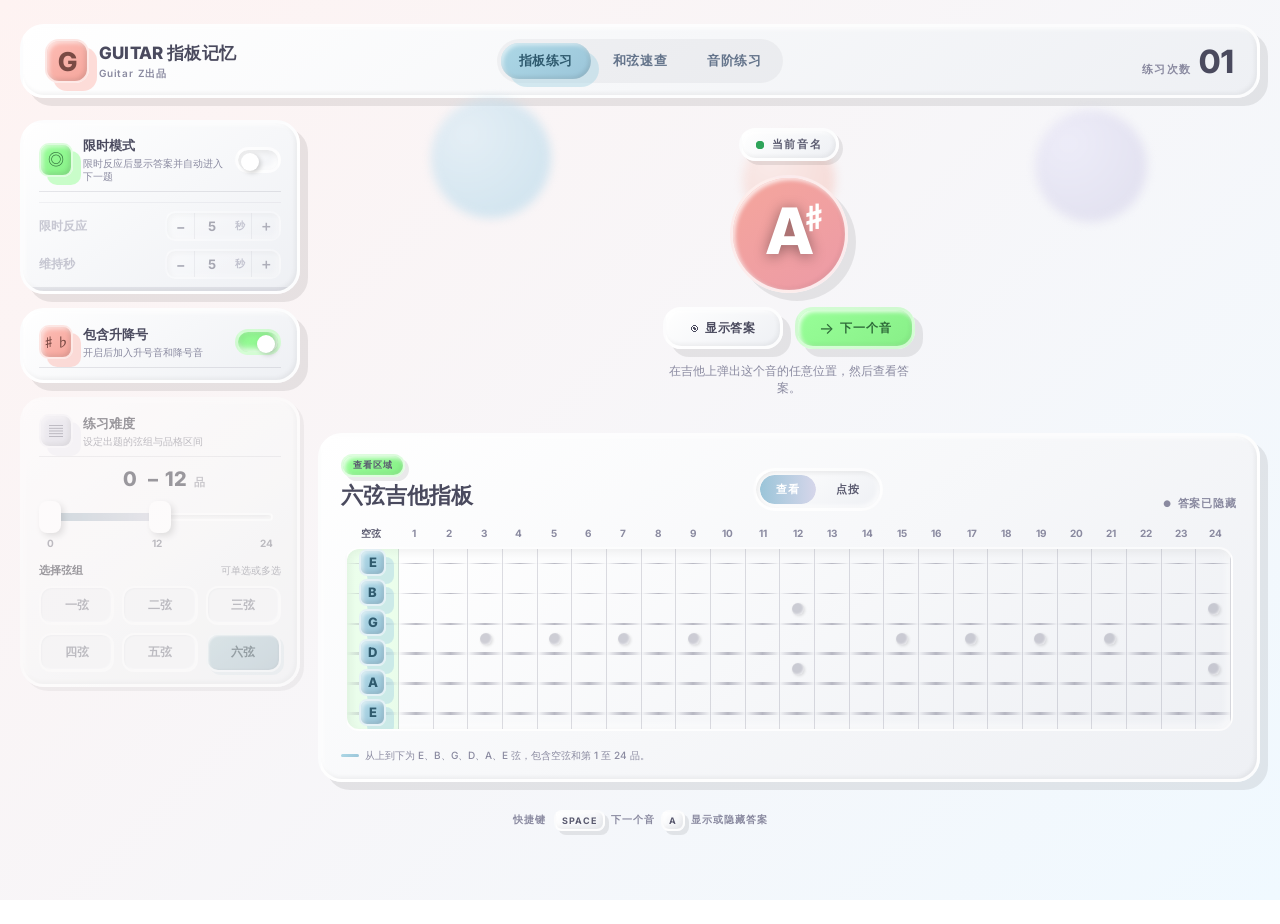
==== commit a9bec892: "feat(音阶练习): 新增音阶练习模块，含指板可视、发声与顺阶和弦 - scales.html / scale-app.js / scale-styles.css：三栏布局音阶练习页，视觉与和弦速查" ====
--- a/index.html
+++ b/index.html
@@ -14,7 +14,7 @@
   <body>
     <main class="app-shell">
       <header class="topbar reveal fade-in">
-        <a class="brand" href="#" aria-label="回到页面顶部">
+        <a class="brand" href="index.html" aria-label="回到指板练习首页">
           <span class="brand-mark" aria-hidden="true">G</span>
           <span>
             <strong>GUITAR 指板记忆</strong>
@@ -24,6 +24,7 @@
         <nav class="tool-nav tabs" aria-label="工具导航">
           <a class="tool-tab active" href="index.html" aria-current="page">指板练习</a>
           <a class="tool-tab" href="chords.html">和弦速查</a>
+          <a class="tool-tab" href="scales.html">音阶练习</a>
         </nav>
         <div class="round-count" aria-live="polite">
           <span>练习次数</span>
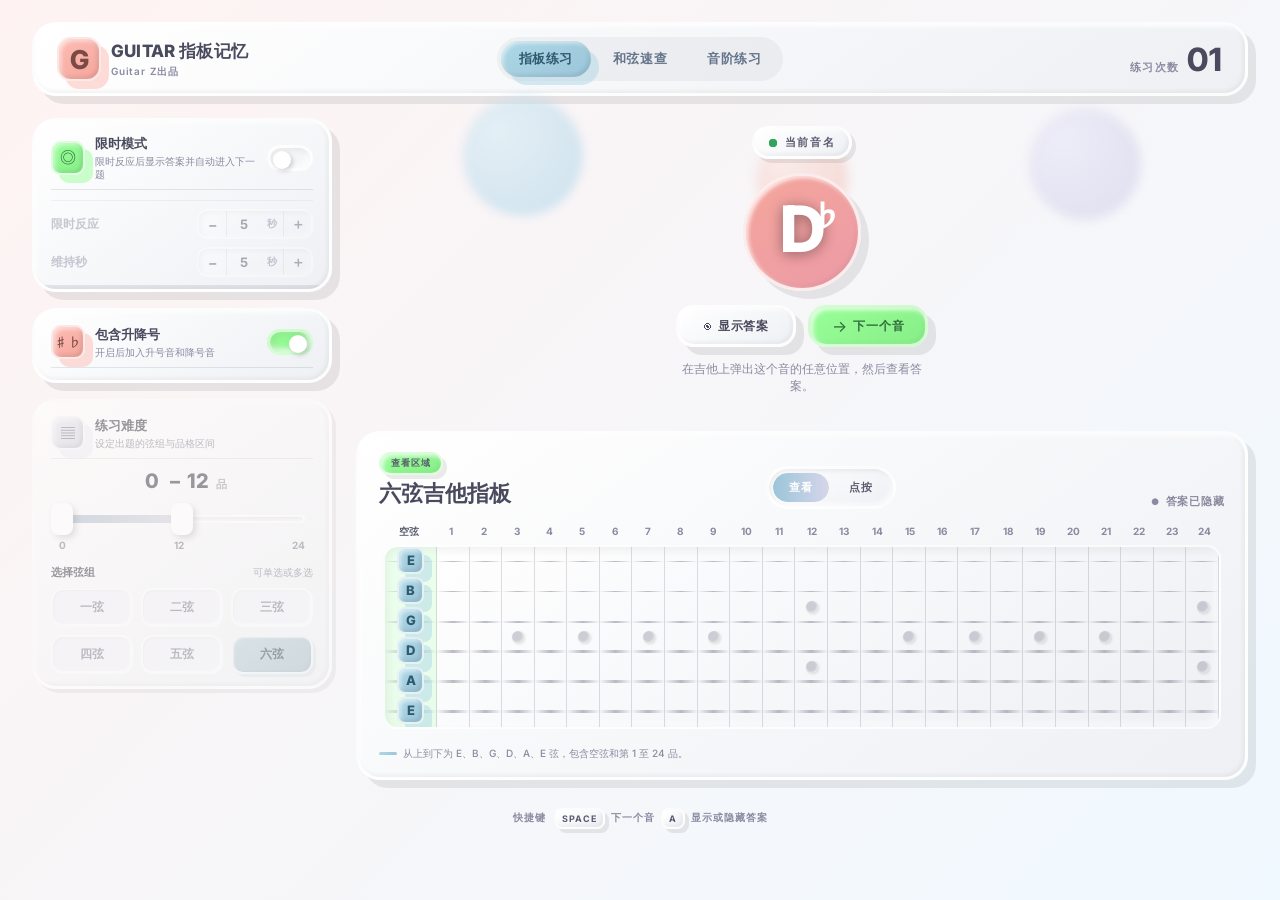
==== commit 37c654cf: "指板练习页全宽布局：消除两侧留白并放大重点内容 - .app-shell 改为全宽（width:100%，左右内边距 32px，移动端 14px） - 大屏(≥1041px)放大：侧栏/间距、中央音名" ====
--- a/index.html
+++ b/index.html
@@ -9,7 +9,7 @@
     <link rel="preconnect" href="https://fonts.googleapis.com" />
     <link rel="preconnect" href="https://fonts.gstatic.com" crossorigin />
     <link href="https://fonts.googleapis.com/css2?family=Inter:wght@300;400;500;600;700;800&display=swap" rel="stylesheet" />
-    <link rel="stylesheet" href="styles.css?v=19" />
+    <link rel="stylesheet" href="styles.css?v=20" />
   </head>
   <body>
     <main class="app-shell">
--- a/styles.css
+++ b/styles.css
@@ -116,9 +116,10 @@
 
 .app-shell {
   position: relative;
-  width: min(1240px, calc(100% - 40px));
-  margin: 24px auto 0;
-  padding-bottom: 16px;
+  width: 100%;
+  max-width: 100%;
+  margin: 0;
+  padding: 22px 32px 24px;
 }
 
 /* ===================== 桌面左右分栏布局（方案三） ===================== */
@@ -265,6 +266,43 @@
   .round-count strong { font-size: 32px; }
   .tool-link { padding: 9px 16px; font-size: 12px; }
   .tool-tab { padding: 9px 18px; font-size: 13px; }
+
+  /* 分栏：随屏幕加宽适当放大侧栏与间距，内容铺满 */
+  .layout-split { grid-template-columns: minmax(268px, 300px) minmax(0, 1fr); gap: 24px; }
+  .sidebar-controls { gap: 16px; }
+  .control-card { padding: 16px 18px 14px; }
+  .control-card h2 { font-size: 15px; }
+
+  /* 中央音名：更大更醒目 */
+  .note-card { width: 152px; height: 152px; }
+  .note-card span { font-size: 86px; }
+  .note-actions { gap: 14px; }
+  .side-action { width: 140px; min-height: 48px; font-size: 13px; }
+  .instruction { font-size: 13px; max-width: 300px; }
+
+  /* 指板区域：放大行高与字号，铺满宽度 */
+  .section-heading h1 { font-size: 28px; }
+  .fretboard-section { padding: 20px 26px 20px; }
+  .fretboard { grid-template-rows: repeat(6, 46px); }
+  .fret-numbers { font-size: 12px; }
+  .fretboard-hint { font-size: 11px; }
+  .answer-note { width: 30px; height: 30px; font-size: 13px; }
+  .fret-inlay { width: 14px; height: 14px; }
+  .practice-stats { padding: 12px 18px; }
+  .stat-item strong { font-size: 17px; }
+  .mode-tab { padding: 9px 20px; font-size: 12px; }
+}
+
+/* 超宽屏：增加外边距呼吸感，并适度放大侧栏与核心字号 */
+@media (min-width: 1600px) {
+  .app-shell { padding: 26px 48px 28px; }
+  .layout-split { grid-template-columns: minmax(300px, 340px) minmax(0, 1fr); gap: 32px; }
+  .sidebar-controls { gap: 18px; }
+  .note-card { width: 168px; height: 168px; }
+  .note-card span { font-size: 96px; }
+  .section-heading h1 { font-size: 32px; }
+  .fretboard { grid-template-rows: repeat(6, 52px); }
+  .answer-note { width: 34px; height: 34px; font-size: 14px; }
 }
 
 /* ===================== Hero ===================== */
@@ -1025,7 +1063,7 @@
 
 /* ===================== 响应式 ===================== */
 @media (max-width: 760px) {
-  .app-shell { width: min(100% - 16px, 1240px); margin-top: 14px; padding-bottom: 14px; }
+  .app-shell { width: 100%; margin-top: 14px; padding: 14px 14px 14px; }
   .topbar { min-height: 46px; padding: 6px 12px; margin-bottom: 10px; }
   .brand-mark { width: 30px; height: 30px; font-size: 16px; }
   .brand strong { font-size: 12px; }
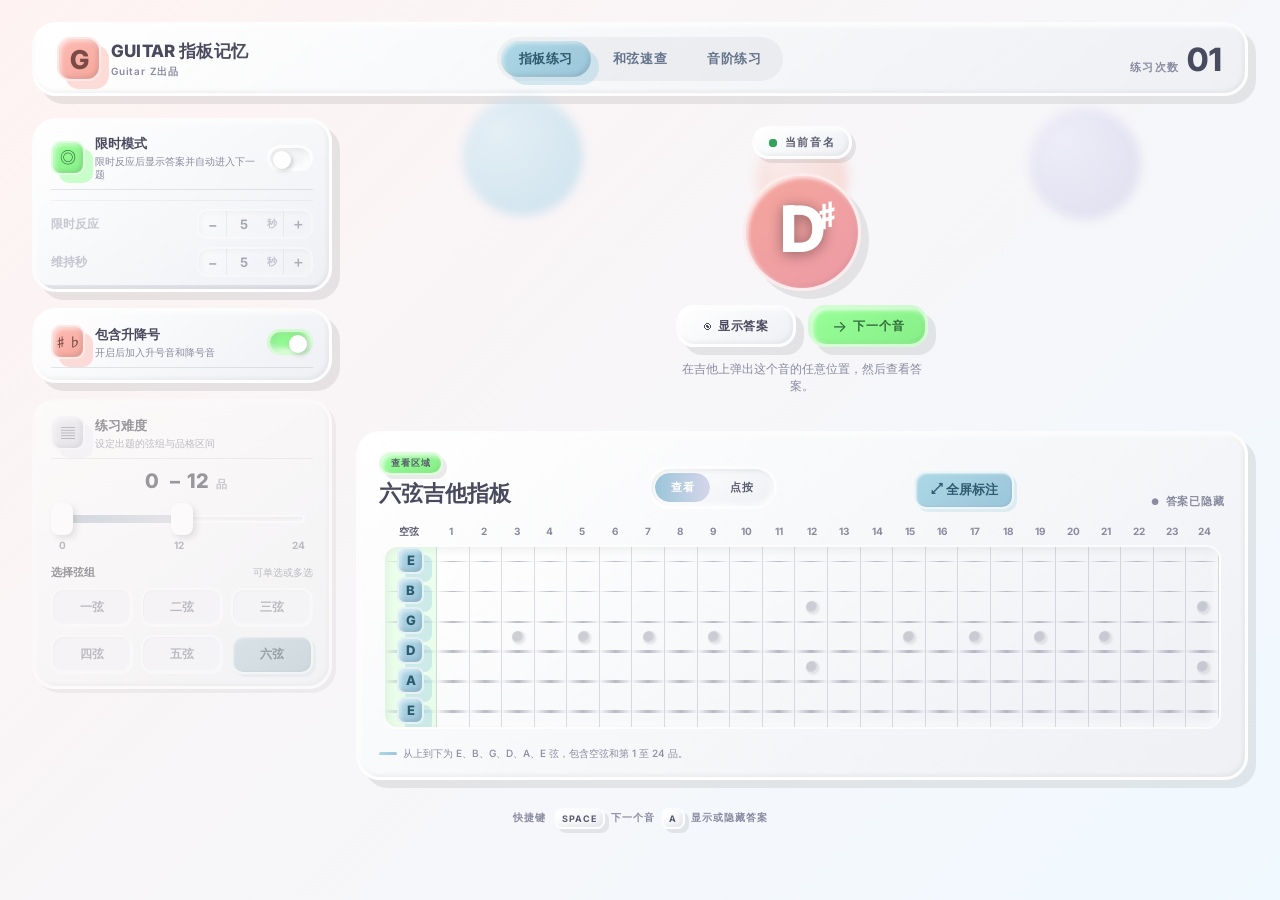
==== commit 865dada1: "feat: 指板全屏放大 + 自由标注（三页通用） - fretboard-fullscreen.css：全屏 overlay、工具栏（工具/颜色/粗细/撤销/清除/退出）、响应式 - fretboa" ====
--- a/index.html
+++ b/index.html
@@ -10,6 +10,7 @@
     <link rel="preconnect" href="https://fonts.gstatic.com" crossorigin />
     <link href="https://fonts.googleapis.com/css2?family=Inter:wght@300;400;500;600;700;800&display=swap" rel="stylesheet" />
     <link rel="stylesheet" href="styles.css?v=20" />
+    <link rel="stylesheet" href="fretboard-fullscreen.css?v=1" />
   </head>
   <body>
     <main class="app-shell">
@@ -174,6 +175,7 @@
                 <button class="mode-tab active" id="browseModeTab" type="button" role="tab" aria-selected="true" data-mode="browse">查看</button>
                 <button class="mode-tab" id="practiceModeTab" type="button" role="tab" aria-selected="false" data-mode="practice">点按</button>
               </div>
+              <button class="fb-fullscreen-btn" id="fbFullscreenBtn" type="button" aria-label="指板全屏放大与标注">⤢ 全屏标注</button>
 
               <div class="answer-status" id="answerStatus">
                 <span aria-hidden="true">●</span>
@@ -225,6 +227,18 @@
     </div>
 
     <script src="app.js?v=15"></script>
+    <script src="fretboard-annotate.js?v=1"></script>
+    <script>
+      // 指板全屏放大 + 自由标注
+      (function () {
+        var btn = document.getElementById('fbFullscreenBtn');
+        if (!btn) return;
+        btn.addEventListener('click', function () {
+          var el = document.querySelector('#fretboard svg') || document.querySelector('#fretboard');
+          if (window.FretboardAnnotate) window.FretboardAnnotate.open(el, '六弦吉他指板');
+        });
+      })();
+    </script>
     <script>
       // 滚动触发入场动画：进入视口时添加 .in-view（播放一次）
       (function () {
--- a/fretboard-fullscreen.css
+++ b/fretboard-fullscreen.css
@@ -0,0 +1,220 @@
+/* ===================== 指板全屏标注 ===================== */
+/* 设计变量复用 chord-styles.css 中定义的 --text / --text-3 / --surface / --purple-400 / --radius-pill / --font */
+
+.fb-fullscreen-btn {
+  appearance: none;
+  -webkit-appearance: none;
+  border: 2px solid rgba(255, 255, 255, 0.8);
+  border-radius: 12px;
+  padding: 8px 14px;
+  font-family: var(--font);
+  font-size: 13px;
+  font-weight: 700;
+  cursor: pointer;
+  color: #2f5a6e;
+  background: linear-gradient(145deg, #ADD8E6, #9bc5d9);
+  box-shadow: 3px 3px 0 rgba(173, 216, 230, 0.35), inset -1px -1px 2px rgba(0, 0, 0, 0.06), inset 1px 1px 2px rgba(255, 255, 255, 0.6);
+  transition: transform .15s ease, box-shadow .2s ease;
+  white-space: nowrap;
+}
+.fb-fullscreen-btn:hover { transform: translateY(-2px); }
+.fb-fullscreen-btn:active { transform: translateY(1px); }
+.fb-fullscreen-btn:focus-visible { outline: 3px solid var(--purple-400); outline-offset: 2px; }
+
+/* 全屏遮罩 */
+.fb-fullscreen-overlay {
+  position: fixed;
+  inset: 0;
+  z-index: 9999;
+  display: none;
+  flex-direction: column;
+  background: radial-gradient(circle at 50% 0%, #2a2f3a 0%, #1b1f27 70%);
+  color: #f4f6fb;
+  font-family: var(--font);
+  touch-action: none;
+}
+.fb-fullscreen-overlay.open { display: flex; }
+.fb-fullscreen-overlay * { box-sizing: border-box; }
+
+/* 顶部工具栏 */
+.fb-fs-toolbar {
+  display: flex;
+  align-items: center;
+  gap: 14px;
+  flex-wrap: wrap;
+  padding: 10px 16px;
+  background: rgba(20, 24, 32, 0.92);
+  border-bottom: 1px solid rgba(255, 255, 255, 0.08);
+  -webkit-backdrop-filter: blur(6px);
+  backdrop-filter: blur(6px);
+}
+.fb-fs-toolbar .fb-fs-title {
+  font-size: 15px;
+  font-weight: 800;
+  letter-spacing: 0.02em;
+  margin-right: auto;
+  display: flex;
+  align-items: center;
+  gap: 8px;
+}
+.fb-fs-toolbar .fb-fs-title .dot {
+  width: 9px; height: 9px; border-radius: 50%;
+  background: #9bc5d9; box-shadow: 0 0 8px #9bc5d9;
+}
+
+/* 工具组 */
+.fb-fs-group {
+  display: flex;
+  align-items: center;
+  gap: 6px;
+  padding: 4px;
+  border-radius: 12px;
+  background: rgba(255, 255, 255, 0.06);
+}
+.fb-fs-group .fb-fs-label {
+  font-size: 10px;
+  font-weight: 700;
+  color: rgba(244, 246, 251, 0.55);
+  padding-left: 6px;
+}
+.fb-fs-tool {
+  appearance: none;
+  -webkit-appearance: none;
+  border: 1px solid rgba(255, 255, 255, 0.12);
+  background: rgba(255, 255, 255, 0.04);
+  color: #f4f6fb;
+  border-radius: 9px;
+  padding: 7px 10px;
+  font-size: 16px;
+  line-height: 1;
+  cursor: pointer;
+  min-width: 38px;
+  transition: background .15s ease, border-color .15s ease, transform .1s ease;
+}
+.fb-fs-tool:hover { background: rgba(255, 255, 255, 0.12); }
+.fb-fs-tool:active { transform: scale(0.94); }
+.fb-fs-tool.active {
+  background: linear-gradient(145deg, #9bc5d9, #d6d6ea);
+  border-color: rgba(255, 255, 255, 0.5);
+  color: #1b1f27;
+  box-shadow: 0 0 0 2px rgba(155, 197, 217, 0.4);
+}
+.fb-fs-tool:focus-visible { outline: 3px solid var(--purple-400); outline-offset: 2px; }
+
+/* 颜色样本 */
+.fb-fs-swatch {
+  width: 26px; height: 26px;
+  border-radius: 50%;
+  border: 2px solid rgba(255, 255, 255, 0.5);
+  cursor: pointer;
+  padding: 0;
+  transition: transform .12s ease, box-shadow .15s ease;
+}
+.fb-fs-swatch:hover { transform: scale(1.12); }
+.fb-fs-swatch.active { box-shadow: 0 0 0 3px rgba(255, 255, 255, 0.85); }
+
+/* 粗细 */
+.fb-fs-size {
+  appearance: none;
+  -webkit-appearance: none;
+  width: 84px;
+  height: 6px;
+  border-radius: 999px;
+  background: rgba(255, 255, 255, 0.25);
+  outline: none;
+}
+.fb-fs-size::-webkit-slider-thumb {
+  -webkit-appearance: none; appearance: none;
+  width: 18px; height: 18px; border-radius: 50%;
+  background: #9bc5d9; border: 2px solid #fff; cursor: pointer;
+}
+.fb-fs-size::-moz-range-thumb {
+  width: 18px; height: 18px; border-radius: 50%;
+  background: #9bc5d9; border: 2px solid #fff; cursor: pointer;
+}
+
+/* 退出按钮 */
+.fb-fs-exit {
+  appearance: none;
+  -webkit-appearance: none;
+  border: 1px solid rgba(255, 255, 255, 0.2);
+  background: rgba(255, 90, 90, 0.18);
+  color: #ffd9d9;
+  border-radius: 10px;
+  padding: 8px 14px;
+  font-size: 13px;
+  font-weight: 700;
+  cursor: pointer;
+}
+.fb-fs-exit:hover { background: rgba(255, 90, 90, 0.32); }
+.fb-fs-exit:focus-visible { outline: 3px solid var(--purple-400); outline-offset: 2px; }
+
+/* 舞台：承载克隆指板 + 标注层 */
+.fb-fs-stage {
+  position: relative;
+  flex: 1 1 auto;
+  overflow: hidden;
+  display: flex;
+  align-items: center;
+  justify-content: center;
+}
+.fb-fs-stage-inner {
+  position: relative;
+  transform-origin: center center;
+  will-change: transform;
+}
+.fb-fs-stage-inner svg { display: block; }
+
+/* 标注画布覆盖在指板克隆之上 */
+.fb-fs-canvas {
+  position: absolute;
+  inset: 0;
+  width: 100%;
+  height: 100%;
+  touch-action: none;
+  cursor: crosshair;
+}
+.fb-fs-stage-inner.text-mode .fb-fs-canvas { cursor: text; }
+
+/* 文字输入浮层 */
+.fb-fs-text-input {
+  position: absolute;
+  z-index: 10;
+  min-width: 60px;
+  padding: 4px 8px;
+  border: 2px dashed #ffffff;
+  border-radius: 8px;
+  background: rgba(27, 31, 39, 0.6);
+  color: #fff;
+  font-family: var(--font);
+  font-weight: 700;
+  outline: none;
+  transform: translate(-50%, -50%);
+}
+
+.fb-fs-hint {
+  flex: 0 0 auto;
+  text-align: center;
+  font-size: 11px;
+  color: rgba(244, 246, 251, 0.5);
+  padding: 6px 10px 10px;
+}
+
+/* 移动端：工具栏紧凑、可横向滚动 */
+@media (max-width: 760px) {
+  .fb-fs-toolbar {
+    gap: 8px;
+    padding: 8px 10px;
+    overflow-x: auto;
+    flex-wrap: nowrap;
+    -webkit-overflow-scrolling: touch;
+  }
+  .fb-fs-toolbar .fb-fs-title { font-size: 13px; margin-right: 8px; }
+  .fb-fs-group { gap: 4px; padding: 3px; }
+  .fb-fs-group .fb-fs-label { display: none; }
+  .fb-fs-tool { padding: 6px 8px; font-size: 14px; min-width: 34px; }
+  .fb-fs-swatch { width: 22px; height: 22px; }
+  .fb-fs-size { width: 60px; }
+  .fb-fs-exit { padding: 6px 10px; font-size: 12px; }
+  .fb-fs-hint { font-size: 10px; }
+}
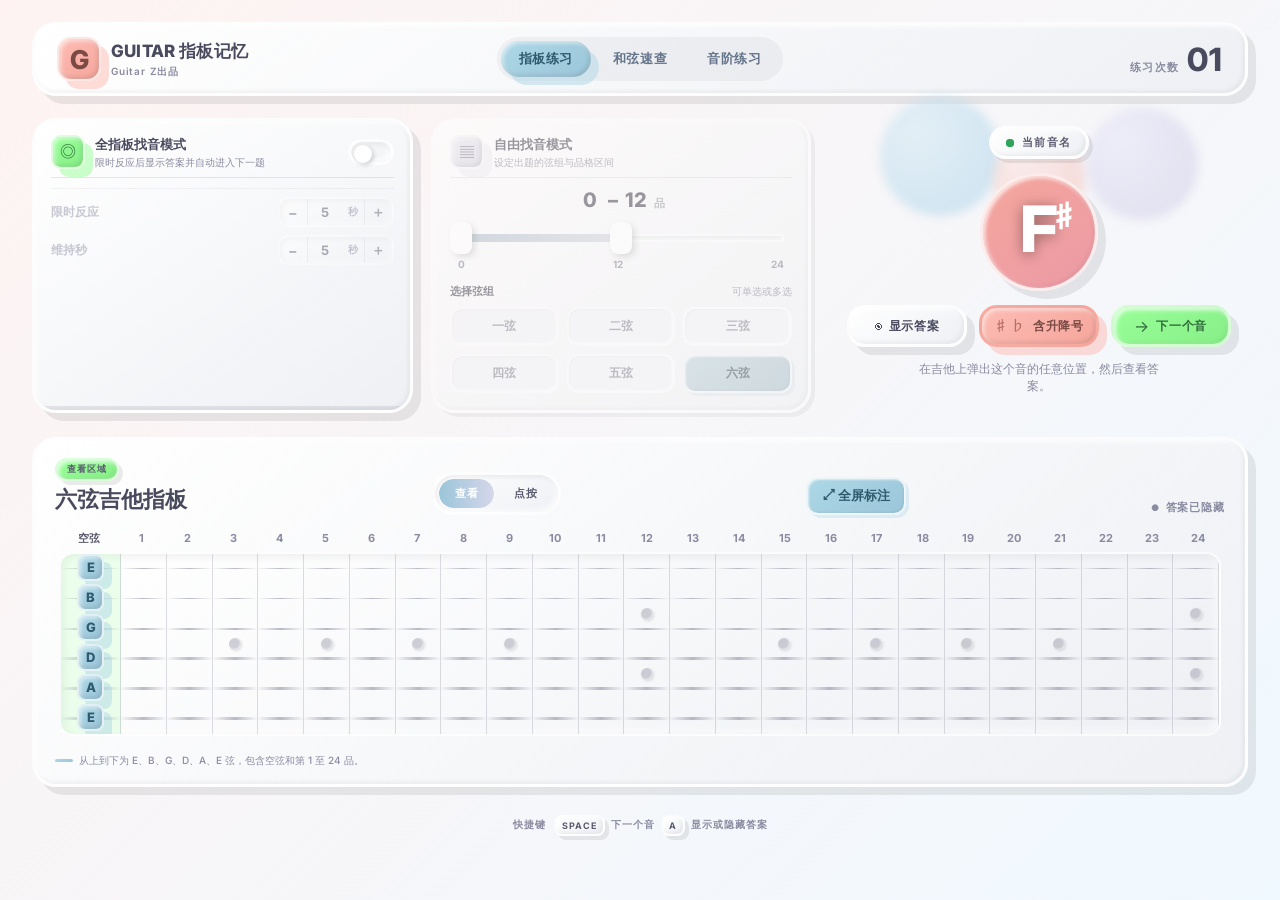
==== commit 113b98df: "重构指板练习页布局：顶部三栏并列 + 全宽指板 + 升降号按钮化" ====
--- a/index.html
+++ b/index.html
@@ -9,7 +9,7 @@
     <link rel="preconnect" href="https://fonts.googleapis.com" />
     <link rel="preconnect" href="https://fonts.gstatic.com" crossorigin />
     <link href="https://fonts.googleapis.com/css2?family=Inter:wght@300;400;500;600;700;800&display=swap" rel="stylesheet" />
-    <link rel="stylesheet" href="styles.css?v=20" />
+    <link rel="stylesheet" href="styles.css?v=21" />
     <link rel="stylesheet" href="fretboard-fullscreen.css?v=1" />
   </head>
   <body>
@@ -33,107 +33,94 @@
         </div>
       </header>
 
-      <!-- 方案三：桌面左右分栏 —— 左：练习设置侧栏；右：音名 + 指板 -->
+      <!-- 新布局：顶部三栏（全指板找音模式 / 自由找音模式 / 当前音名）横向并列；下方指板铺满整列 -->
       <div class="layout-split">
-        <aside class="sidebar-controls reveal" aria-label="练习设置">
-          <article class="control-card brutal-shadow reveal stagger-1" id="autoRevealCard">
-            <div class="control-title-row">
-              <div class="control-icon" aria-hidden="true">◎</div>
-              <div>
-                <h2>限时模式</h2>
-                <p>限时反应后显示答案并自动进入下一题</p>
-              </div>
-              <label class="switch">
-                <input id="autoRevealToggle" type="checkbox" />
-                <span class="switch-track"><span class="switch-thumb"></span></span>
-                <span class="sr-only">开启限时模式</span>
-              </label>
-            </div>
-            <div class="setting-row" id="autoRevealSetting">
-              <div class="speed-line">
-                <label for="autoRevealAtSeconds">限时反应</label>
-                <div class="number-field">
-                  <button type="button" data-step-target="autoRevealAtSeconds" data-step="-1" aria-label="减少限时反应秒数">−</button>
-                  <input id="autoRevealAtSeconds" type="number" value="5" min="1" max="60" step="1" inputmode="numeric" aria-label="限时反应秒数" />
-                  <span>秒</span>
-                  <button type="button" data-step-target="autoRevealAtSeconds" data-step="1" aria-label="增加限时反应秒数">＋</button>
-                </div>
-              </div>
-              <div class="speed-line">
-                <label for="autoRevealHoldSeconds">维持秒</label>
-                <div class="number-field">
-                  <button type="button" data-step-target="autoRevealHoldSeconds" data-step="-1" aria-label="减少维持秒数">−</button>
-                  <input id="autoRevealHoldSeconds" type="number" value="5" min="1" max="60" step="1" inputmode="numeric" aria-label="答案维持秒数" />
-                  <span>秒</span>
-                  <button type="button" data-step-target="autoRevealHoldSeconds" data-step="1" aria-label="增加维持秒数">＋</button>
-                </div>
-              </div>
-            </div>
-            <div class="timer-track" aria-hidden="true"><span id="revealProgress"></span></div>
-          </article>
-
-          <article class="control-card accidental-card brutal-shadow reveal stagger-1" id="accidentalsCard">
-            <div class="control-title-row">
-              <div class="control-icon" aria-hidden="true">♯♭</div>
-              <div>
-                <h2>包含升降号</h2>
-                <p>开启后加入升号音和降号音</p>
-              </div>
-              <label class="switch">
-                <input id="accidentalsToggle" type="checkbox" checked />
-                <span class="switch-track"><span class="switch-thumb"></span></span>
-                <span class="sr-only">题库包含升降号</span>
-              </label>
-            </div>
-          </article>
-
-          <article class="control-card difficulty-card brutal-shadow reveal stagger-2" id="difficultyCard">
-            <div class="control-title-row">
-              <div class="control-icon" aria-hidden="true">▤</div>
-              <div>
-                <h2>练习难度</h2>
-                <p>设定出题的弦组与品格区间</p>
-              </div>
-            </div>
-            <div class="fret-range-slider" role="group" aria-label="品格范围选择">
-              <div class="range-values" aria-live="polite">
-                <span id="fretRangeMin">0</span>
-                <span>–</span>
-                <span id="fretRangeMax">12</span>
-                <span>品</span>
-              </div>
-              <div class="range-track-wrap">
-                <div class="range-track-bg"></div>
-                <div class="range-track-fill" id="fretRangeFill"></div>
-                <input type="range" id="fretRangeMinInput" min="0" max="24" value="0" step="1" aria-label="起始品格" />
-                <input type="range" id="fretRangeMaxInput" min="0" max="24" value="12" step="1" aria-label="结束品格" />
-              </div>
-              <div class="range-labels">
-                <span>0</span>
-                <span>12</span>
-                <span>24</span>
-              </div>
-            </div>
-
-            <div class="string-select-block">
-              <div class="string-select-head">
-                <span class="string-select-label">选择弦组</span>
-                <span class="string-select-hint">可单选或多选</span>
-              </div>
-              <div class="string-buttons" id="stringButtons" role="group" aria-label="弦组选择">
-                <button type="button" class="string-btn" data-string="1">一弦</button>
-                <button type="button" class="string-btn" data-string="2">二弦</button>
-                <button type="button" class="string-btn" data-string="3">三弦</button>
-                <button type="button" class="string-btn" data-string="4">四弦</button>
-                <button type="button" class="string-btn" data-string="5">五弦</button>
-                <button type="button" class="string-btn" data-string="6">六弦</button>
-              </div>
-            </div>
-          </article>
-        </aside>
-
-        <div class="main-column">
-          <section class="hero" aria-labelledby="current-note-label">
+        <div class="top-row">
+          <aside class="sidebar-controls sidebar-left reveal" aria-label="全指板找音模式">
+            <article class="control-card brutal-shadow reveal stagger-1" id="autoRevealCard">
+              <div class="control-title-row">
+                <div class="control-icon" aria-hidden="true">◎</div>
+                <div>
+                  <h2>全指板找音模式</h2>
+                  <p>限时反应后显示答案并自动进入下一题</p>
+                </div>
+                <label class="switch">
+                  <input id="autoRevealToggle" type="checkbox" />
+                  <span class="switch-track"><span class="switch-thumb"></span></span>
+                  <span class="sr-only">开启全指板找音模式</span>
+                </label>
+              </div>
+              <div class="setting-row" id="autoRevealSetting">
+                <div class="speed-line">
+                  <label for="autoRevealAtSeconds">限时反应</label>
+                  <div class="number-field">
+                    <button type="button" data-step-target="autoRevealAtSeconds" data-step="-1" aria-label="减少限时反应秒数">−</button>
+                    <input id="autoRevealAtSeconds" type="number" value="5" min="1" max="60" step="1" inputmode="numeric" aria-label="限时反应秒数" />
+                    <span>秒</span>
+                    <button type="button" data-step-target="autoRevealAtSeconds" data-step="1" aria-label="增加限时反应秒数">＋</button>
+                  </div>
+                </div>
+                <div class="speed-line">
+                  <label for="autoRevealHoldSeconds">维持秒</label>
+                  <div class="number-field">
+                    <button type="button" data-step-target="autoRevealHoldSeconds" data-step="-1" aria-label="减少维持秒数">−</button>
+                    <input id="autoRevealHoldSeconds" type="number" value="5" min="1" max="60" step="1" inputmode="numeric" aria-label="答案维持秒数" />
+                    <span>秒</span>
+                    <button type="button" data-step-target="autoRevealHoldSeconds" data-step="1" aria-label="增加维持秒数">＋</button>
+                  </div>
+                </div>
+              </div>
+              <div class="timer-track" aria-hidden="true"><span id="revealProgress"></span></div>
+            </article>
+          </aside>
+
+          <aside class="sidebar-controls sidebar-right reveal" aria-label="自由找音模式">
+            <article class="control-card difficulty-card brutal-shadow reveal stagger-2" id="difficultyCard">
+              <div class="control-title-row">
+                <div class="control-icon" aria-hidden="true">▤</div>
+                <div>
+                  <h2>自由找音模式</h2>
+                  <p>设定出题的弦组与品格区间</p>
+                </div>
+              </div>
+              <div class="fret-range-slider" role="group" aria-label="品格范围选择">
+                <div class="range-values" aria-live="polite">
+                  <span id="fretRangeMin">0</span>
+                  <span>–</span>
+                  <span id="fretRangeMax">12</span>
+                  <span>品</span>
+                </div>
+                <div class="range-track-wrap">
+                  <div class="range-track-bg"></div>
+                  <div class="range-track-fill" id="fretRangeFill"></div>
+                  <input type="range" id="fretRangeMinInput" min="0" max="24" value="0" step="1" aria-label="起始品格" />
+                  <input type="range" id="fretRangeMaxInput" min="0" max="24" value="12" step="1" aria-label="结束品格" />
+                </div>
+                <div class="range-labels">
+                  <span>0</span>
+                  <span>12</span>
+                  <span>24</span>
+                </div>
+              </div>
+
+              <div class="string-select-block">
+                <div class="string-select-head">
+                  <span class="string-select-label">选择弦组</span>
+                  <span class="string-select-hint">可单选或多选</span>
+                </div>
+                <div class="string-buttons" id="stringButtons" role="group" aria-label="弦组选择">
+                  <button type="button" class="string-btn" data-string="1">一弦</button>
+                  <button type="button" class="string-btn" data-string="2">二弦</button>
+                  <button type="button" class="string-btn" data-string="3">三弦</button>
+                  <button type="button" class="string-btn" data-string="4">四弦</button>
+                  <button type="button" class="string-btn" data-string="5">五弦</button>
+                  <button type="button" class="string-btn" data-string="6">六弦</button>
+                </div>
+              </div>
+            </article>
+          </aside>
+
+          <section class="hero current-note-col reveal" aria-labelledby="current-note-label">
             <div class="hero-orbs" aria-hidden="true">
               <span class="orb orb-1"></span>
               <span class="orb orb-2"></span>
@@ -155,6 +142,10 @@
                   <span class="action-icon" aria-hidden="true">◉</span>
                   <span>显示答案</span>
                 </button>
+                <button class="side-action accidental-action brutal-shadow brutal-shadow-hover active" id="accidentalsToggle" type="button" aria-pressed="true">
+                  <span class="action-icon" aria-hidden="true">♯♭</span>
+                  <span>含升降号</span>
+                </button>
                 <button class="side-action next-action brutal-shadow brutal-shadow-hover" id="nextButton" type="button">
                   <span class="action-icon" aria-hidden="true">→</span>
                   <span>下一个音</span>
@@ -163,43 +154,43 @@
               <p class="instruction" id="instruction">在吉他上弹出这个音的任意位置，然后查看答案。</p>
             </div>
           </section>
-
-          <section class="fretboard-section brutal-shadow reveal" aria-labelledby="fretboard-title">
-            <div class="section-heading">
-              <div>
-                <p class="section-kicker" id="sectionKicker">查看区域</p>
-                <h1 id="fretboard-title">六弦吉他指板</h1>
-              </div>
-
-              <div class="mode-tabs" role="tablist" aria-label="模式切换（查看 / 点按）">
-                <button class="mode-tab active" id="browseModeTab" type="button" role="tab" aria-selected="true" data-mode="browse">查看</button>
-                <button class="mode-tab" id="practiceModeTab" type="button" role="tab" aria-selected="false" data-mode="practice">点按</button>
-              </div>
-              <button class="fb-fullscreen-btn" id="fbFullscreenBtn" type="button" aria-label="指板全屏放大与标注">⤢ 全屏标注</button>
-
-              <div class="answer-status" id="answerStatus">
-                <span aria-hidden="true">●</span>
-                <span>答案已隐藏</span>
-              </div>
-            </div>
-
-            <div class="practice-stats brutal-shadow" id="practiceStats" hidden>
-              <div class="stat-item"><span>本题进度</span><strong id="statProgress">0 / 0</strong></div>
-              <div class="stat-item"><span>首答正确</span><strong id="statCorrect">0</strong></div>
-              <div class="stat-item"><span>答错题数</span><strong id="statWrong">0</strong></div>
-              <div class="stat-item"><span>正确率</span><strong id="statAccuracy">—</strong></div>
-              <div class="stat-item stat-best"><span>该难度最佳</span><strong id="statBest">—</strong></div>
-            </div>
-
-            <div class="fretboard-scroll" id="fretboardScroll" tabindex="0" aria-label="六弦吉他指板，可横向滚动">
-              <div class="fretboard-wrap">
-                <div class="fret-numbers" id="fretNumbers"></div>
-                <div class="fretboard" id="fretboard"></div>
-              </div>
-            </div>
-            <p class="fretboard-hint"><span class="hint-line"></span> 从上到下为 E、B、G、D、A、E 弦，包含空弦和第 1 至 24 品。</p>
-          </section>
         </div>
+
+        <section class="fretboard-section brutal-shadow reveal" aria-labelledby="fretboard-title">
+          <div class="section-heading">
+            <div>
+              <p class="section-kicker" id="sectionKicker">查看区域</p>
+              <h1 id="fretboard-title">六弦吉他指板</h1>
+            </div>
+
+            <div class="mode-tabs" role="tablist" aria-label="模式切换（查看 / 点按）">
+              <button class="mode-tab active" id="browseModeTab" type="button" role="tab" aria-selected="true" data-mode="browse">查看</button>
+              <button class="mode-tab" id="practiceModeTab" type="button" role="tab" aria-selected="false" data-mode="practice">点按</button>
+            </div>
+            <button class="fb-fullscreen-btn" id="fbFullscreenBtn" type="button" aria-label="指板全屏放大与标注">⤢ 全屏标注</button>
+
+            <div class="answer-status" id="answerStatus">
+              <span aria-hidden="true">●</span>
+              <span>答案已隐藏</span>
+            </div>
+          </div>
+
+          <div class="practice-stats brutal-shadow" id="practiceStats" hidden>
+            <div class="stat-item"><span>本题进度</span><strong id="statProgress">0 / 0</strong></div>
+            <div class="stat-item"><span>首答正确</span><strong id="statCorrect">0</strong></div>
+            <div class="stat-item"><span>答错题数</span><strong id="statWrong">0</strong></div>
+            <div class="stat-item"><span>正确率</span><strong id="statAccuracy">—</strong></div>
+            <div class="stat-item stat-best"><span>该难度最佳</span><strong id="statBest">—</strong></div>
+          </div>
+
+          <div class="fretboard-scroll" id="fretboardScroll" tabindex="0" aria-label="六弦吉他指板，可横向滚动">
+            <div class="fretboard-wrap">
+              <div class="fret-numbers" id="fretNumbers"></div>
+              <div class="fretboard" id="fretboard"></div>
+            </div>
+          </div>
+          <p class="fretboard-hint"><span class="hint-line"></span> 从上到下为 E、B、G、D、A、E 弦，包含空弦和第 1 至 24 品。</p>
+        </section>
       </div>
 
       <footer class="reveal fade-in">
@@ -226,7 +217,7 @@
       </div>
     </div>
 
-    <script src="app.js?v=15"></script>
+    <script src="app.js?v=16"></script>
     <script src="fretboard-annotate.js?v=1"></script>
     <script>
       // 指板全屏放大 + 自由标注
--- a/styles.css
+++ b/styles.css
@@ -125,18 +125,25 @@
 /* ===================== 桌面左右分栏布局（方案三） ===================== */
 /* 左：练习设置侧栏（粘性、垂直堆叠）；右：当前音名 + 指板主区 */
 .layout-split {
+  display: flex;
+  flex-direction: column;
+  gap: 18px;
+  align-items: stretch;
+}
+
+/* 顶部三栏：全指板找音模式 / 自由找音模式 / 当前音名 横向并列 */
+.top-row {
   display: grid;
-  grid-template-columns: minmax(248px, 280px) minmax(0, 1fr);
+  grid-template-columns: minmax(240px, 1fr) minmax(240px, 1fr) minmax(260px, 1.1fr);
   gap: 18px;
-  align-items: start;
+  align-items: stretch;
 }
 
 .sidebar-controls {
   display: grid;
   gap: 14px;
-  align-self: start;
-  position: sticky;
-  top: 16px;
+  align-self: stretch;
+  position: static;
 }
 
 .main-column {
@@ -690,6 +697,16 @@
 .next-action { background: var(--surface-mint); border-color: rgba(255, 255, 255, 0.6); color: #2f6b3a; }
 .next-action::after { background: transparent; }
 
+/* 含升降号：可点击切换，高亮（active）表示题目默认包含升降号 */
+.accidental-action { background: var(--surface); color: var(--text-3); border-color: var(--clay-border); }
+.accidental-action.active {
+  background: var(--surface-pink);
+  color: #7a4a44;
+  border-color: rgba(245, 166, 156, 0.7);
+  box-shadow: var(--shadow-clay-pink);
+}
+.accidental-action.active .action-icon { color: #b96e64; }
+
 .action-icon { font-size: 16px; font-weight: 400; }
 .instruction { margin: 0; font-size: 12px; font-weight: 500; max-width: 240px; line-height: 1.4; color: var(--text-3); }
 
@@ -786,14 +803,14 @@
 .fretboard-scroll::-webkit-scrollbar-thumb { background: rgba(120, 120, 140, 0.4); border-radius: var(--radius-pill); }
 .fretboard-scroll:focus-visible { outline: 3px solid var(--purple-400); outline-offset: 3px; }
 .fretboard-wrap { width: 100%; }
-.fret-numbers { display: grid; grid-template-columns: clamp(24px, 4.5vw, 52px) repeat(24, minmax(24px, 1fr)); min-width: max-content; }
-.fret-numbers { margin-bottom: 6px; font-size: 10px; font-weight: 700; text-align: center; color: var(--text-3); }
+.fret-numbers { display: grid; grid-template-columns: clamp(30px, 5vw, 60px) repeat(24, minmax(30px, 1fr)); min-width: max-content; }
+.fret-numbers { margin-bottom: 6px; font-size: 11px; font-weight: 700; text-align: center; color: var(--text-3); }
 .fret-numbers span:first-child { font-weight: 700; color: var(--text-2); }
 
 .fretboard {
   position: relative;
   display: grid;
-  grid-template-columns: clamp(24px, 4.5vw, 52px) repeat(24, minmax(24px, 1fr));
+  grid-template-columns: clamp(30px, 5vw, 60px) repeat(24, minmax(30px, 1fr));
   grid-template-rows: repeat(6, 30px);
   overflow: hidden;
   min-width: max-content;
@@ -1085,9 +1102,8 @@
 
   .layout-split { display: flex; flex-direction: column; gap: 12px; align-items: stretch; }
   .layout-split > * { min-width: 0; }
-  .main-column { order: 1; }
-  .main-column > * { min-width: 0; }
-  .note-column { order: 1; gap: 8px; }
+  /* 顶部三栏在移动端纵向堆叠：左栏 → 右栏 → 当前音名（按 DOM 顺序，不用 order 跨容器） */
+  .top-row { grid-template-columns: 1fr; gap: 12px; }
   .note-card { width: 86px; height: 86px; }
   .note-card span { font-size: 46px; }
   .note-actions { order: 2; margin-top: 0; gap: 10px; }
@@ -1095,8 +1111,8 @@
   .side-action span:last-child { position: absolute; width: 1px; height: 1px; overflow: hidden; clip: rect(0, 0, 0, 0); }
   .instruction { margin-top: 0; font-size: 11px; max-width: 260px; }
 
-  /* 侧栏控制卡片：2×2 网格，四张卡片等高/等宽、视觉对齐 */
-  .sidebar-controls { order: 2; position: static; display: grid; grid-template-columns: 1fr 1fr; grid-auto-rows: 1fr; gap: 10px; }
+  /* 侧栏控制卡片：移动端单列，单卡片铺满整栏宽度 */
+  .sidebar-controls { position: static; display: grid; grid-template-columns: 1fr; grid-auto-rows: auto; gap: 10px; }
   .sidebar-controls .control-card { padding: 12px 14px; height: 100%; }
   .sidebar-controls .control-title-row { grid-template-columns: 32px 1fr auto; gap: 10px; padding-bottom: 8px; }
   .sidebar-controls .control-icon { width: 32px; height: 32px; font-size: 15px; }
@@ -1174,8 +1190,8 @@
   .note-actions { margin-top: 2px; gap: 6px; }
   .side-action { width: 40px; height: 40px; min-height: 40px; }
   .instruction { margin-top: 2px; font-size: 9px; max-width: 240px; }
-  /* 侧栏保持 2×2 网格（与 ≤760 一致），仅进一步压缩内部尺寸 */
-  .sidebar-controls { grid-template-columns: 1fr 1fr; grid-auto-rows: 1fr; gap: 6px; }
+  /* 侧栏单列（每栏仅 1 卡片），仅进一步压缩内部尺寸 */
+  .sidebar-controls { grid-template-columns: 1fr; grid-auto-rows: auto; gap: 6px; }
   .sidebar-controls .control-card { padding: 7px 10px; height: 100%; }
   .sidebar-controls .control-title-row { grid-template-columns: 26px 1fr auto; gap: 8px; padding-bottom: 5px; }
   .sidebar-controls .control-icon { width: 26px; height: 26px; font-size: 12px; }
--- a/fretboard-fullscreen.css
+++ b/fretboard-fullscreen.css
@@ -123,6 +123,8 @@
   background: rgba(255, 255, 255, 0.25);
   outline: none;
 }
+/* 擦除范围：默认隐藏，选中橡皮擦时显示 */
+.fb-fs-eraser-size { display: none; }
 .fb-fs-size::-webkit-slider-thumb {
   -webkit-appearance: none; appearance: none;
   width: 18px; height: 18px; border-radius: 50%;
@@ -191,6 +193,11 @@
   outline: none;
   transform: translate(-50%, -50%);
 }
+.fb-fs-text-input-fixed {
+  position: fixed;
+  left: 0;
+  top: 0;
+}
 
 .fb-fs-hint {
   flex: 0 0 auto;
@@ -199,6 +206,26 @@
   color: rgba(244, 246, 251, 0.5);
   padding: 6px 10px 10px;
 }
+
+/* 导出提示 */
+.fb-fs-toast {
+  position: fixed;
+  left: 50%;
+  bottom: 48px;
+  transform: translateX(-50%) translateY(12px);
+  background: rgba(20, 24, 32, 0.92);
+  border: 1px solid rgba(255, 255, 255, 0.2);
+  color: #f4f6fb;
+  font-size: 13px;
+  font-weight: 700;
+  padding: 9px 18px;
+  border-radius: 999px;
+  opacity: 0;
+  pointer-events: none;
+  transition: opacity .2s ease, transform .2s ease;
+  z-index: 10001;
+}
+.fb-fs-toast.show { opacity: 1; transform: translateX(-50%) translateY(0); }
 
 /* 移动端：工具栏紧凑、可横向滚动 */
 @media (max-width: 760px) {
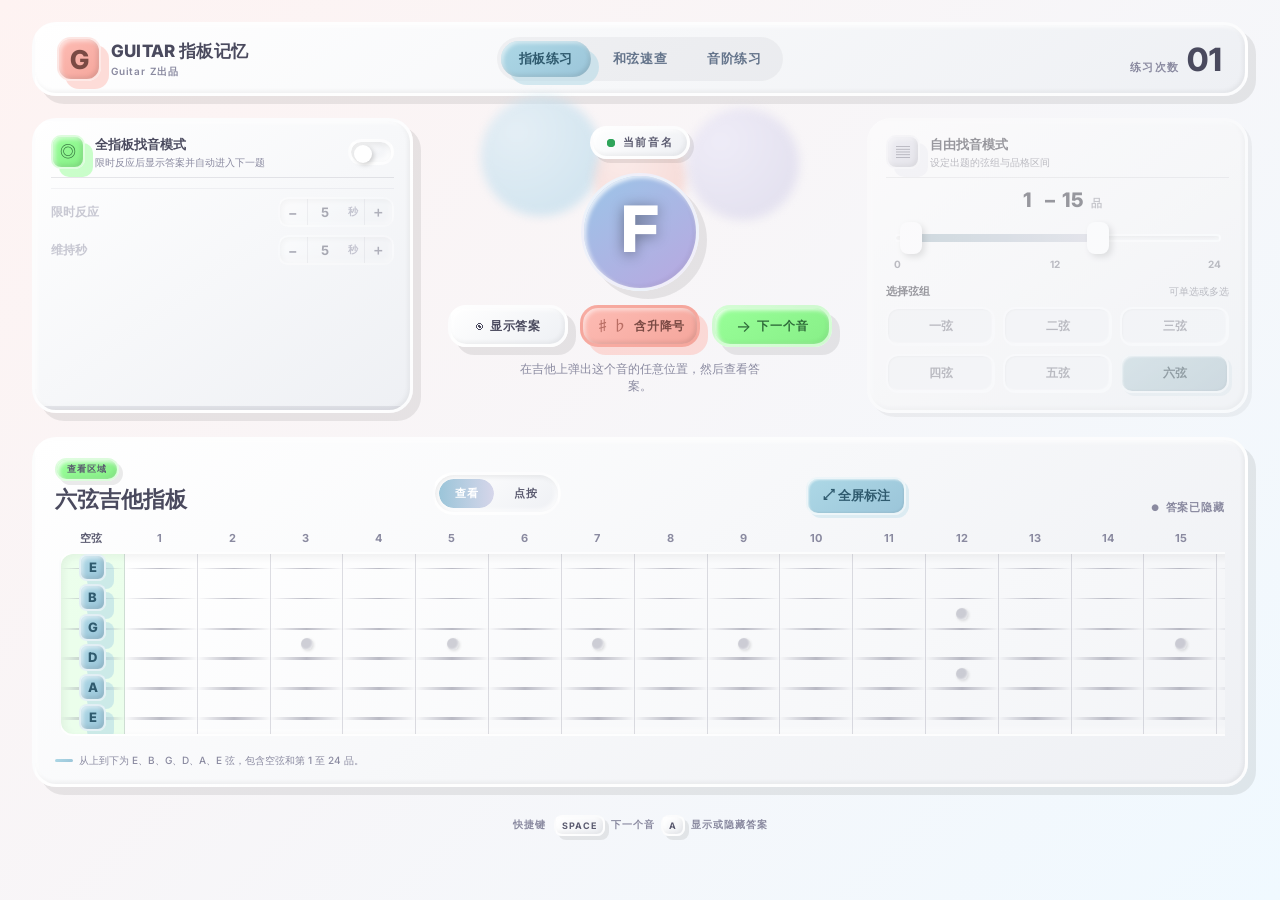
==== commit 7044aa2d: "指板练习页：布局左-中-右分布、点按题目至少2弦逻辑、默认1-15品" ====
--- a/index.html
+++ b/index.html
@@ -9,7 +9,7 @@
     <link rel="preconnect" href="https://fonts.googleapis.com" />
     <link rel="preconnect" href="https://fonts.gstatic.com" crossorigin />
     <link href="https://fonts.googleapis.com/css2?family=Inter:wght@300;400;500;600;700;800&display=swap" rel="stylesheet" />
-    <link rel="stylesheet" href="styles.css?v=21" />
+    <link rel="stylesheet" href="styles.css?v=22" />
     <link rel="stylesheet" href="fretboard-fullscreen.css?v=1" />
   </head>
   <body>
@@ -36,6 +36,7 @@
       <!-- 新布局：顶部三栏（全指板找音模式 / 自由找音模式 / 当前音名）横向并列；下方指板铺满整列 -->
       <div class="layout-split">
         <div class="top-row">
+          <!-- 左：全指板找音模式 -->
           <aside class="sidebar-controls sidebar-left reveal" aria-label="全指板找音模式">
             <article class="control-card brutal-shadow reveal stagger-1" id="autoRevealCard">
               <div class="control-title-row">
@@ -74,52 +75,7 @@
             </article>
           </aside>
 
-          <aside class="sidebar-controls sidebar-right reveal" aria-label="自由找音模式">
-            <article class="control-card difficulty-card brutal-shadow reveal stagger-2" id="difficultyCard">
-              <div class="control-title-row">
-                <div class="control-icon" aria-hidden="true">▤</div>
-                <div>
-                  <h2>自由找音模式</h2>
-                  <p>设定出题的弦组与品格区间</p>
-                </div>
-              </div>
-              <div class="fret-range-slider" role="group" aria-label="品格范围选择">
-                <div class="range-values" aria-live="polite">
-                  <span id="fretRangeMin">0</span>
-                  <span>–</span>
-                  <span id="fretRangeMax">12</span>
-                  <span>品</span>
-                </div>
-                <div class="range-track-wrap">
-                  <div class="range-track-bg"></div>
-                  <div class="range-track-fill" id="fretRangeFill"></div>
-                  <input type="range" id="fretRangeMinInput" min="0" max="24" value="0" step="1" aria-label="起始品格" />
-                  <input type="range" id="fretRangeMaxInput" min="0" max="24" value="12" step="1" aria-label="结束品格" />
-                </div>
-                <div class="range-labels">
-                  <span>0</span>
-                  <span>12</span>
-                  <span>24</span>
-                </div>
-              </div>
-
-              <div class="string-select-block">
-                <div class="string-select-head">
-                  <span class="string-select-label">选择弦组</span>
-                  <span class="string-select-hint">可单选或多选</span>
-                </div>
-                <div class="string-buttons" id="stringButtons" role="group" aria-label="弦组选择">
-                  <button type="button" class="string-btn" data-string="1">一弦</button>
-                  <button type="button" class="string-btn" data-string="2">二弦</button>
-                  <button type="button" class="string-btn" data-string="3">三弦</button>
-                  <button type="button" class="string-btn" data-string="4">四弦</button>
-                  <button type="button" class="string-btn" data-string="5">五弦</button>
-                  <button type="button" class="string-btn" data-string="6">六弦</button>
-                </div>
-              </div>
-            </article>
-          </aside>
-
+          <!-- 中：当前音名 -->
           <section class="hero current-note-col reveal" aria-labelledby="current-note-label">
             <div class="hero-orbs" aria-hidden="true">
               <span class="orb orb-1"></span>
@@ -154,6 +110,53 @@
               <p class="instruction" id="instruction">在吉他上弹出这个音的任意位置，然后查看答案。</p>
             </div>
           </section>
+
+          <!-- 右：自由找音模式 -->
+          <aside class="sidebar-controls sidebar-right reveal" aria-label="自由找音模式">
+            <article class="control-card difficulty-card brutal-shadow reveal stagger-2" id="difficultyCard">
+              <div class="control-title-row">
+                <div class="control-icon" aria-hidden="true">▤</div>
+                <div>
+                  <h2>自由找音模式</h2>
+                  <p>设定出题的弦组与品格区间</p>
+                </div>
+              </div>
+              <div class="fret-range-slider" role="group" aria-label="品格范围选择">
+                <div class="range-values" aria-live="polite">
+                  <span id="fretRangeMin">1</span>
+                  <span>–</span>
+                  <span id="fretRangeMax">15</span>
+                  <span>品</span>
+                </div>
+                <div class="range-track-wrap">
+                  <div class="range-track-bg"></div>
+                  <div class="range-track-fill" id="fretRangeFill"></div>
+                  <input type="range" id="fretRangeMinInput" min="0" max="24" value="1" step="1" aria-label="起始品格" />
+                  <input type="range" id="fretRangeMaxInput" min="0" max="24" value="15" step="1" aria-label="结束品格" />
+                </div>
+                <div class="range-labels">
+                  <span>0</span>
+                  <span>12</span>
+                  <span>24</span>
+                </div>
+              </div>
+
+              <div class="string-select-block">
+                <div class="string-select-head">
+                  <span class="string-select-label">选择弦组</span>
+                  <span class="string-select-hint">可单选或多选</span>
+                </div>
+                <div class="string-buttons" id="stringButtons" role="group" aria-label="弦组选择">
+                  <button type="button" class="string-btn" data-string="1">一弦</button>
+                  <button type="button" class="string-btn" data-string="2">二弦</button>
+                  <button type="button" class="string-btn" data-string="3">三弦</button>
+                  <button type="button" class="string-btn" data-string="4">四弦</button>
+                  <button type="button" class="string-btn" data-string="5">五弦</button>
+                  <button type="button" class="string-btn" data-string="6">六弦</button>
+                </div>
+              </div>
+            </article>
+          </aside>
         </div>
 
         <section class="fretboard-section brutal-shadow reveal" aria-labelledby="fretboard-title">
@@ -217,7 +220,7 @@
       </div>
     </div>
 
-    <script src="app.js?v=16"></script>
+    <script src="app.js?v=17"></script>
     <script src="fretboard-annotate.js?v=1"></script>
     <script>
       // 指板全屏放大 + 自由标注
--- a/styles.css
+++ b/styles.css
@@ -134,7 +134,7 @@
 /* 顶部三栏：全指板找音模式 / 自由找音模式 / 当前音名 横向并列 */
 .top-row {
   display: grid;
-  grid-template-columns: minmax(240px, 1fr) minmax(240px, 1fr) minmax(260px, 1.1fr);
+  grid-template-columns: minmax(240px, 1fr) minmax(260px, 1.1fr) minmax(240px, 1fr);
   gap: 18px;
   align-items: stretch;
 }
@@ -802,15 +802,15 @@
 .fretboard-scroll::-webkit-scrollbar { height: 10px; }
 .fretboard-scroll::-webkit-scrollbar-thumb { background: rgba(120, 120, 140, 0.4); border-radius: var(--radius-pill); }
 .fretboard-scroll:focus-visible { outline: 3px solid var(--purple-400); outline-offset: 3px; }
-.fretboard-wrap { width: 100%; }
-.fret-numbers { display: grid; grid-template-columns: clamp(30px, 5vw, 60px) repeat(24, minmax(30px, 1fr)); min-width: max-content; }
+.fretboard-wrap { width: 156.25%; }
+.fret-numbers { display: grid; grid-template-columns: clamp(40px, 5vw, 72px) repeat(24, minmax(40px, 1fr)); min-width: max-content; }
 .fret-numbers { margin-bottom: 6px; font-size: 11px; font-weight: 700; text-align: center; color: var(--text-3); }
 .fret-numbers span:first-child { font-weight: 700; color: var(--text-2); }
 
 .fretboard {
   position: relative;
   display: grid;
-  grid-template-columns: clamp(30px, 5vw, 60px) repeat(24, minmax(30px, 1fr));
+  grid-template-columns: clamp(40px, 5vw, 72px) repeat(24, minmax(40px, 1fr));
   grid-template-rows: repeat(6, 30px);
   overflow: hidden;
   min-width: max-content;
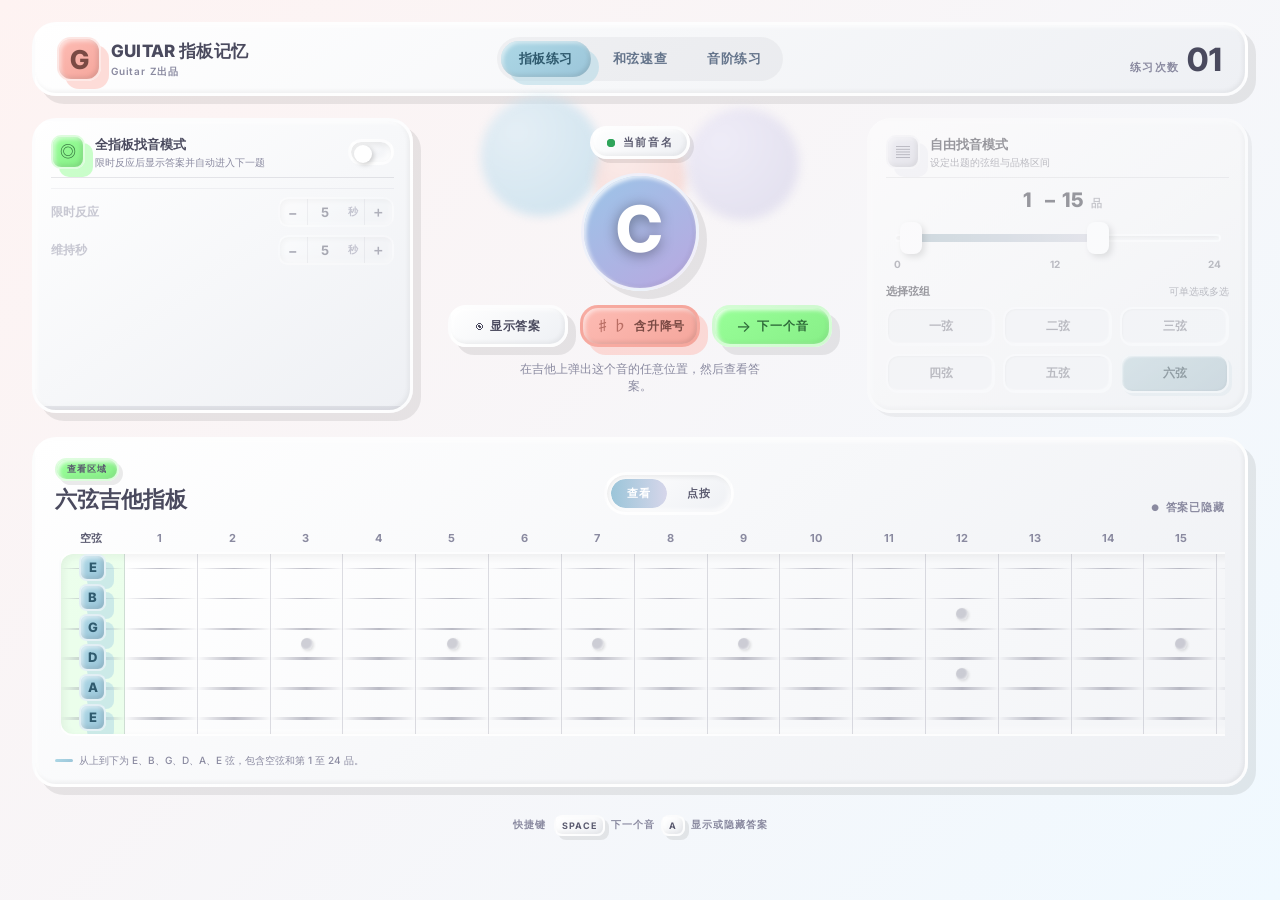
==== commit de42fc3e: "修复点按出题逻辑：范围可用性校验(≥2相同音高位置)+移除全屏标注" ====
--- a/index.html
+++ b/index.html
@@ -9,8 +9,7 @@
     <link rel="preconnect" href="https://fonts.googleapis.com" />
     <link rel="preconnect" href="https://fonts.gstatic.com" crossorigin />
     <link href="https://fonts.googleapis.com/css2?family=Inter:wght@300;400;500;600;700;800&display=swap" rel="stylesheet" />
-    <link rel="stylesheet" href="styles.css?v=22" />
-    <link rel="stylesheet" href="fretboard-fullscreen.css?v=1" />
+    <link rel="stylesheet" href="styles.css?v=23" />
   </head>
   <body>
     <main class="app-shell">
@@ -170,7 +169,6 @@
               <button class="mode-tab active" id="browseModeTab" type="button" role="tab" aria-selected="true" data-mode="browse">查看</button>
               <button class="mode-tab" id="practiceModeTab" type="button" role="tab" aria-selected="false" data-mode="practice">点按</button>
             </div>
-            <button class="fb-fullscreen-btn" id="fbFullscreenBtn" type="button" aria-label="指板全屏放大与标注">⤢ 全屏标注</button>
 
             <div class="answer-status" id="answerStatus">
               <span aria-hidden="true">●</span>
@@ -220,19 +218,7 @@
       </div>
     </div>
 
-    <script src="app.js?v=17"></script>
-    <script src="fretboard-annotate.js?v=1"></script>
-    <script>
-      // 指板全屏放大 + 自由标注
-      (function () {
-        var btn = document.getElementById('fbFullscreenBtn');
-        if (!btn) return;
-        btn.addEventListener('click', function () {
-          var el = document.querySelector('#fretboard svg') || document.querySelector('#fretboard');
-          if (window.FretboardAnnotate) window.FretboardAnnotate.open(el, '六弦吉他指板');
-        });
-      })();
-    </script>
+    <script src="app.js?v=18"></script>
     <script>
       // 滚动触发入场动画：进入视口时添加 .in-view（播放一次）
       (function () {
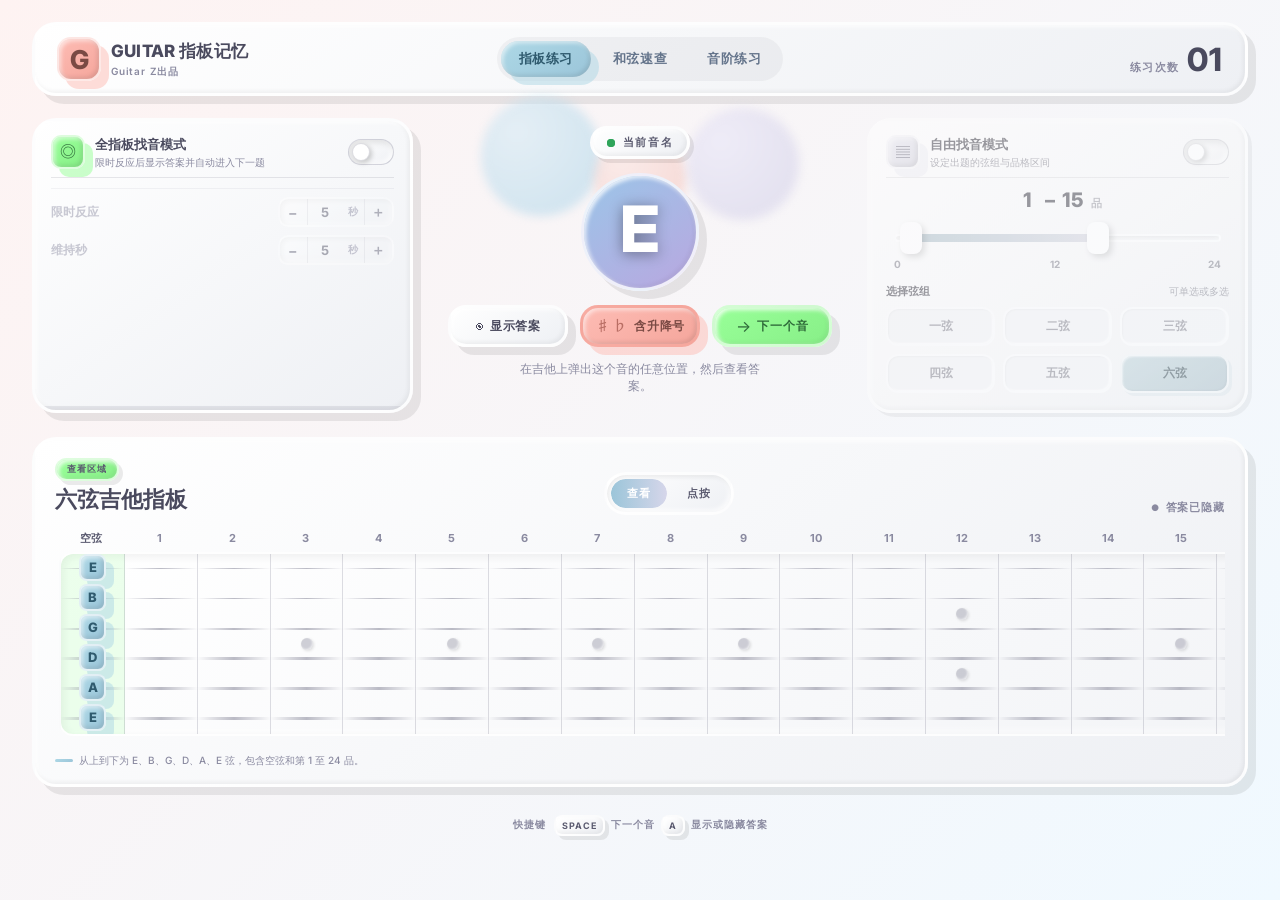
==== commit 820bd076: "修复点按无解区间误判+恢复自由找音模式开关" ====
--- a/index.html
+++ b/index.html
@@ -9,7 +9,7 @@
     <link rel="preconnect" href="https://fonts.googleapis.com" />
     <link rel="preconnect" href="https://fonts.gstatic.com" crossorigin />
     <link href="https://fonts.googleapis.com/css2?family=Inter:wght@300;400;500;600;700;800&display=swap" rel="stylesheet" />
-    <link rel="stylesheet" href="styles.css?v=23" />
+    <link rel="stylesheet" href="styles.css?v=24" />
   </head>
   <body>
     <main class="app-shell">
@@ -119,6 +119,11 @@
                   <h2>自由找音模式</h2>
                   <p>设定出题的弦组与品格区间</p>
                 </div>
+                <label class="switch">
+                  <input id="difficultyToggle" type="checkbox" />
+                  <span class="switch-track"><span class="switch-thumb"></span></span>
+                  <span class="sr-only">开启自由找音模式</span>
+                </label>
               </div>
               <div class="fret-range-slider" role="group" aria-label="品格范围选择">
                 <div class="range-values" aria-live="polite">
@@ -218,7 +223,7 @@
       </div>
     </div>
 
-    <script src="app.js?v=18"></script>
+    <script src="app.js?v=19"></script>
     <script>
       // 滚动触发入场动画：进入视口时添加 .in-view（播放一次）
       (function () {
--- a/styles.css
+++ b/styles.css
@@ -417,6 +417,8 @@
   box-shadow: var(--shadow-clay-sm);
   transition: opacity .7s ease, filter .3s ease, box-shadow .3s ease, border-color .3s ease;
 }
+/* 自由找音模式开关始终可点，用于从查看模式一键进入点按模式 */
+.difficulty-card .switch { pointer-events: auto; }
 /* 练习模式下高亮难度卡片，标识其当前可操作 */
 .control-card.highlight {
   border-color: rgba(178, 162, 222, 0.95);
@@ -460,17 +462,18 @@
 .switch input { position: absolute; opacity: 0; pointer-events: none; }
 .switch-track {
   display: block; width: 46px; height: 26px; padding: 3px;
-  background: var(--surface); border: var(--clay-border); border-radius: var(--radius-pill);
-  box-shadow: inset 3px 3px 6px rgba(0, 0, 0, 0.08), inset -3px -3px 6px rgba(255, 255, 255, 0.9);
+  background: var(--surface); border: 1px solid rgba(140, 140, 160, 0.35); border-radius: var(--radius-pill);
+  box-shadow: inset 3px 3px 6px rgba(0, 0, 0, 0.1), inset -2px -2px 5px rgba(255, 255, 255, 0.85);
   transition: background .2s ease, border-color .2s ease;
 }
 .switch-thumb {
   display: block; width: 18px; height: 18px; background: #ffffff;
-  border-radius: 50%; transition: transform .2s ease, background .2s ease;
-  box-shadow: 2px 2px 5px rgba(0, 0, 0, 0.18);
-}
-.switch input:checked + .switch-track { background: var(--surface-mint); border-color: rgba(255, 255, 255, 0.6); }
-.switch input:checked + .switch-track .switch-thumb { transform: translateX(16px); background: #ffffff; }
+  border: 1px solid rgba(120, 120, 140, 0.25); border-radius: 50%;
+  transition: transform .2s ease, background .2s ease;
+  box-shadow: 2px 2px 5px rgba(0, 0, 0, 0.2);
+}
+.switch input:checked + .switch-track { background: var(--surface-mint); border-color: rgba(255, 255, 255, 0.7); }
+.switch input:checked + .switch-track .switch-thumb { transform: translateX(16px); background: #ffffff; border-color: rgba(255,255,255,0.5); }
 .switch input:focus-visible + .switch-track { outline: 3px solid var(--purple-400); outline-offset: 2px; }
 
 .setting-row {
